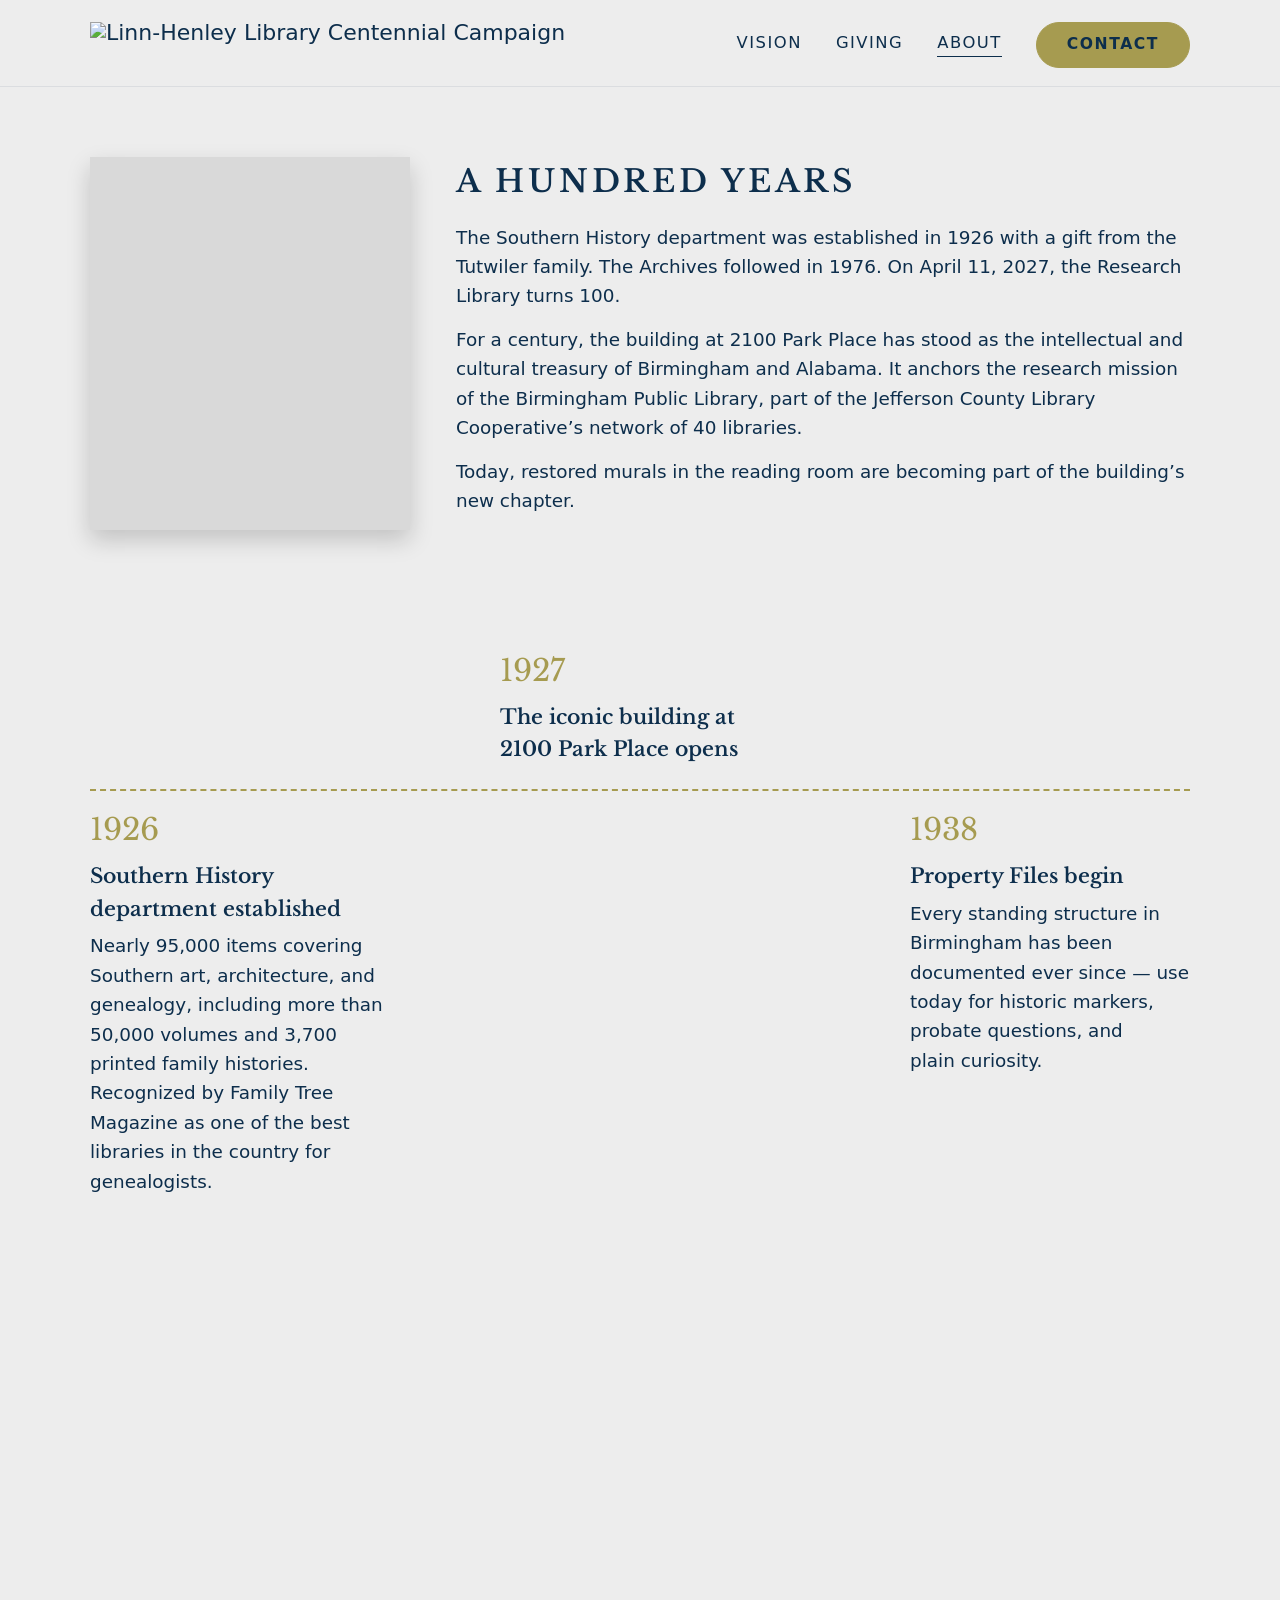
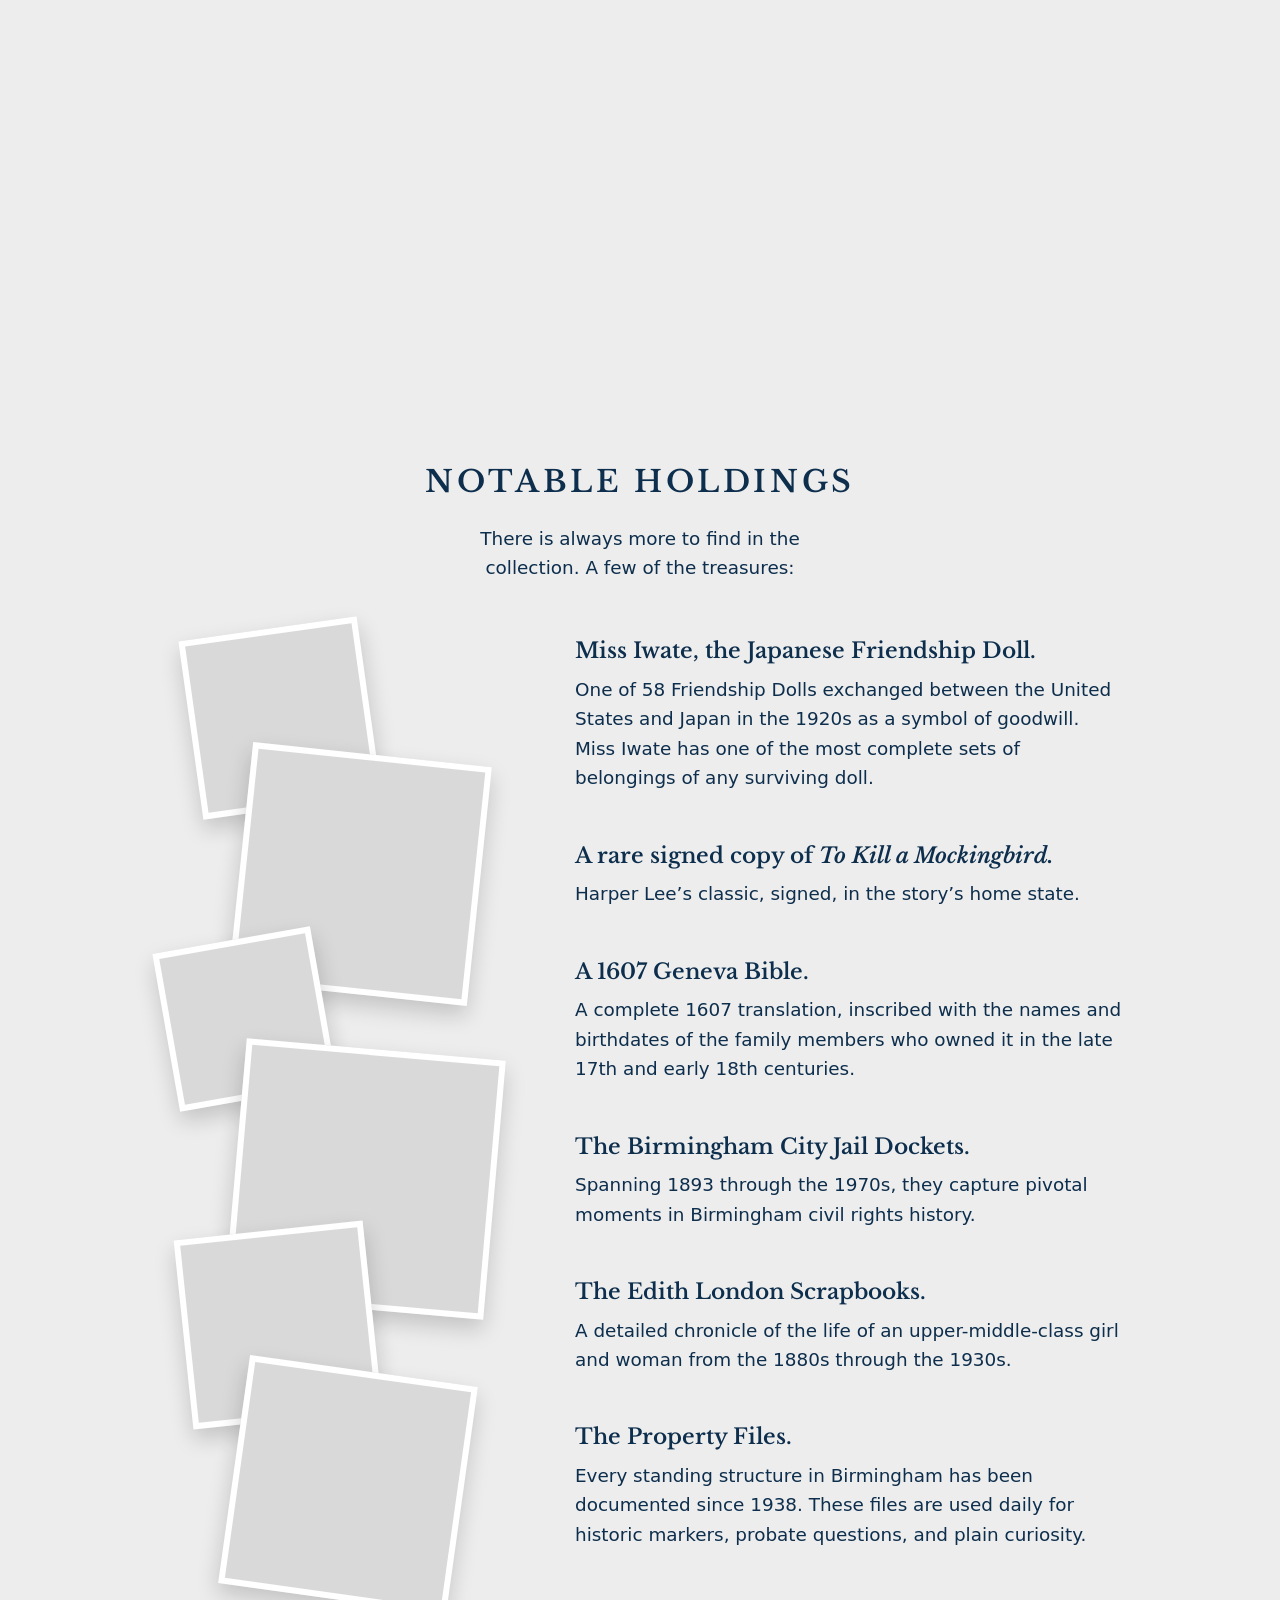
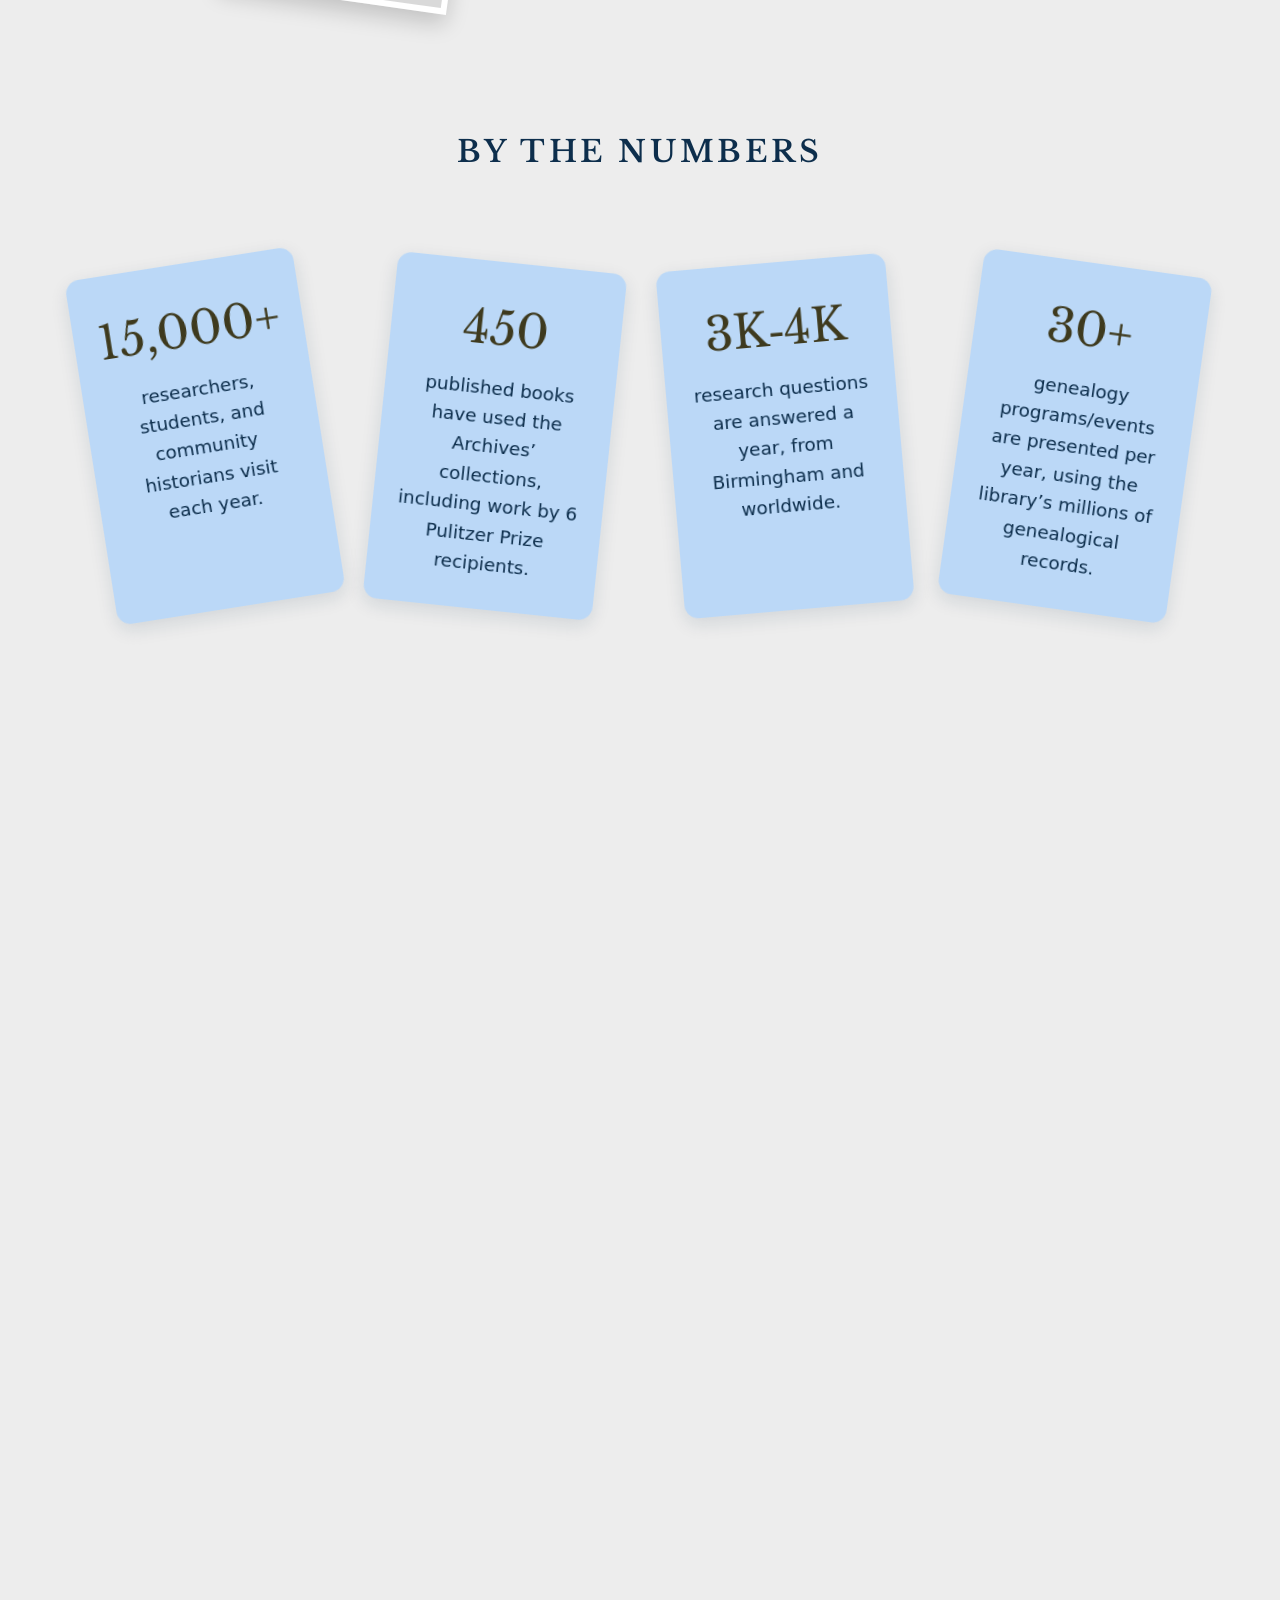
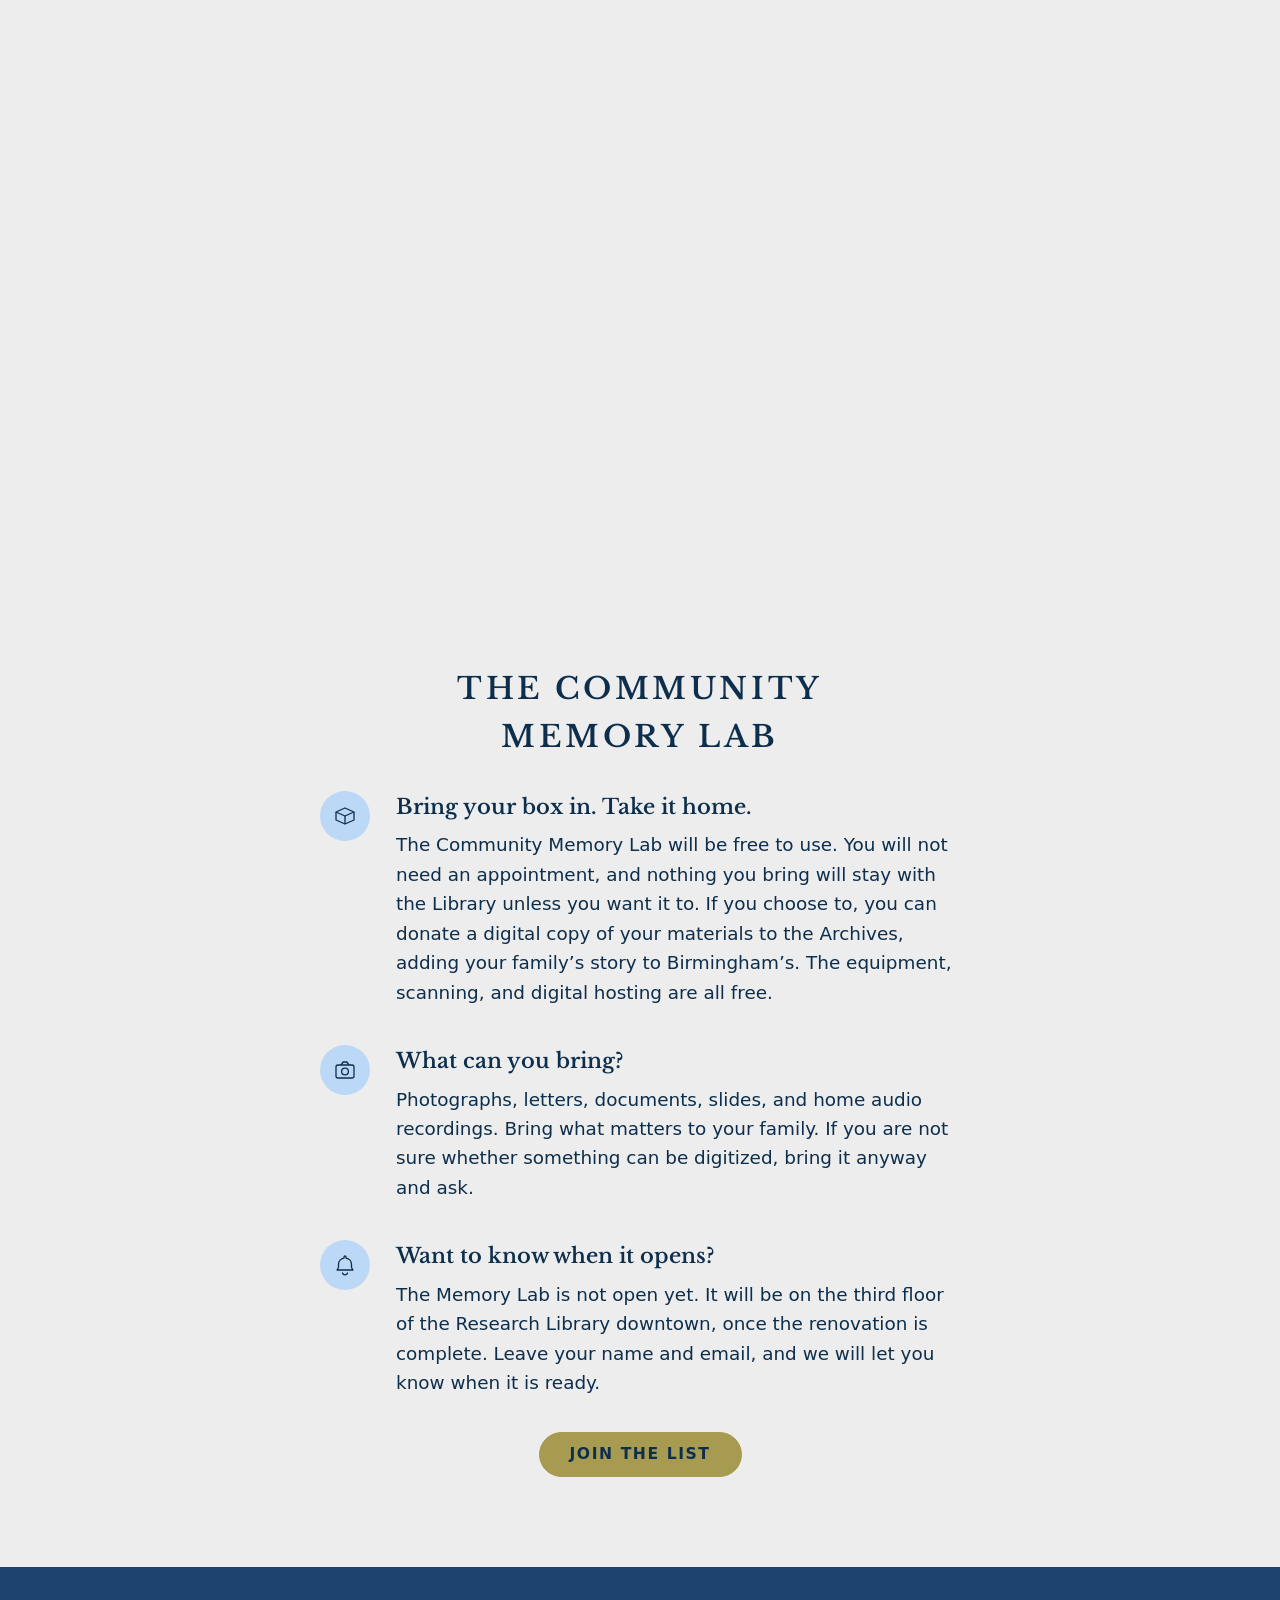
==== about.html @ 8fac8bd7 "Add files via upload" ====
<!doctype html>
<html lang="en">
<head>
<meta charset="UTF-8">
<meta name="viewport" content="width=device-width, initial-scale=1.0">
<title>About — Linn-Henley Centennial</title>
<link rel="stylesheet" href="styles.css">
</head>
<body>

<header class="site-header">
  <div class="container">
    <a class="brand" href="index.html">
      <img class="brand-logo" src="images/linn-henley-logo.svg" alt="Linn-Henley Library Centennial Campaign">
    </a>
    <button class="nav-toggle" id="navToggle" aria-label="Toggle menu" aria-expanded="false">
      <span></span><span></span><span></span>
    </button>
    <nav class="main-nav" id="mainNav">
      <a class="nav-link" href="index.html#vision">Vision</a>
      <a class="nav-link" href="index.html#giving">Giving</a>
      <a class="nav-link" href="about.html" aria-current="page">About</a>
      <a class="btn btn-solid" href="#" data-open-contact>Contact</a>
    </nav>
  </div>
</header>

<section class="about-intro">
  <div class="container about-grid">
    <div class="thumb" style="background-image:url('images/outside-entrance.jpg');"></div>
    <div>
      <h1>A Hundred Years</h1>
      <p>The Southern History department was established in 1926 with a gift from the Tutwiler family. The Archives followed in 1976. On April 11, 2027, the Research Library turns 100.</p>
      <p>For a century, the building at 2100 Park Place has stood as the intellectual and cultural treasury of Birmingham and Alabama. It anchors the research mission of the Birmingham Public Library, part of the Jefferson County Library Cooperative&rsquo;s network of 40 libraries.</p>
      <p>Today, restored murals in the reading room are becoming part of the building&rsquo;s new chapter.</p>
    </div>
  </div>
</section>

<div class="timeline-wrap" id="timelineWrap">
  <div class="timeline-pin">
    <div class="container">
      <div class="timeline">
        <div class="timeline-line" id="timelineLine" aria-hidden="true"></div>
        <div class="timeline-track" id="timelineTrack">
          <div class="t-item t-below">
            <span class="year">1926</span>
            <h3>Southern History department established</h3>
            <p>Nearly 95,000 items covering Southern art, architecture, and genealogy, including more than 50,000 volumes and 3,700 printed family histories. Recognized by Family Tree Magazine as one of the best libraries in the country for genealogists.</p>
          </div>
          <div class="t-item t-above">
            <span class="year">1927</span>
            <h3>The iconic building at 2100 Park Place opens</h3>
          </div>
          <div class="t-item t-below">
            <span class="year">1938</span>
            <h3>Property Files begin</h3>
            <p>Every standing structure in Birmingham has been documented ever since &mdash; used today for historic markers, probate questions, and plain curiosity.</p>
          </div>
          <div class="t-item t-above">
            <span class="year">1976</span>
            <h3>The Archive established</h3>
            <p>Government, business, civil rights, and environmental history from the Birmingham region. More than 50 million documents and photographs.</p>
          </div>
          <div class="t-item t-below">
            <span class="year">2027</span>
            <h3>The Research Library turns 100</h3>
            <p>On April 11, 2027, a century after the Southern History department was established, the Library celebrates its Centennial.</p>
          </div>
        </div>
      </div>
    </div>
  </div>
</div>

<section class="holdings">
  <div class="container">
    <p class="section-title">Notable Holdings</p>
    <p class="lede">There is always more to find in the collection. A few of the treasures:</p>

    <div class="holdings-list">
      <div class="holdings-photos" aria-hidden="true">
        <div class="hphoto hphoto-photo" style="background-image:url('images/miss-iwate-doll.jpg');"></div>
        <div class="hphoto hphoto-photo" style="background-image:url('images/mockingbird-signed.jpg');"></div>
        <div class="hphoto hphoto-photo" style="background-image:url('images/geneva-bible-1607.jpg');"></div>
        <div class="hphoto hphoto-photo" style="background-image:url('images/jail-dockets.jpg');"></div>
        <div class="hphoto hphoto-photo" style="background-image:url('images/edith-london-scrapbook.jpg');"></div>
        <div class="hphoto hphoto-photo" style="background-image:url('images/property-files-house.jpg');"></div>
      </div>
      <div class="holdings-copy">
        <div class="holding-text">
          <h3>Miss Iwate, the Japanese Friendship Doll.</h3>
          <p>One of 58 Friendship Dolls exchanged between the United States and Japan in the 1920s as a symbol of goodwill. Miss Iwate has one of the most complete sets of belongings of any surviving doll.</p>
        </div>
        <div class="holding-text">
          <h3>A rare signed copy of <em>To Kill a Mockingbird.</em></h3>
          <p>Harper Lee&rsquo;s classic, signed, in the story&rsquo;s home state.</p>
        </div>
        <div class="holding-text">
          <h3>A 1607 Geneva Bible.</h3>
          <p>A complete 1607 translation, inscribed with the names and birthdates of the family members who owned it in the late 17th and early 18th centuries.</p>
        </div>
        <div class="holding-text">
          <h3>The Birmingham City Jail Dockets.</h3>
          <p>Spanning 1893 through the 1970s, they capture pivotal moments in Birmingham civil rights history.</p>
        </div>
        <div class="holding-text">
          <h3>The Edith London Scrapbooks.</h3>
          <p>A detailed chronicle of the life of an upper-middle-class girl and woman from the 1880s through the 1930s.</p>
        </div>
        <div class="holding-text">
          <h3>The Property Files.</h3>
          <p>Every standing structure in Birmingham has been documented since 1938. These files are used daily for historic markers, probate questions, and plain curiosity.</p>
        </div>
      </div>
    </div>
  </div>
</section>

<section class="numbers">
  <div class="numbers-sticky-title">
    <div class="container">
      <p class="section-title">By the Numbers</p>
    </div>
  </div>
  <div class="numbers-pin-wrap" id="numbersPinWrap">
    <div class="numbers-pin" id="numbersPin">
      <div class="container">
        <div class="stat-row" id="statRow">
          <div class="stat-card">
            <span class="num">15,000+</span>
            <p>researchers, students, and community historians visit each year.</p>
          </div>
          <div class="stat-card">
            <span class="num">450</span>
            <p>published books have used the Archives&rsquo; collections, including work by 6 Pulitzer Prize recipients.</p>
          </div>
          <div class="stat-card">
            <span class="num">3K&#8209;4K</span>
            <p>research questions are answered a year, from Birmingham and worldwide.</p>
          </div>
          <div class="stat-card">
            <span class="num">30+</span>
            <p>genealogy programs/events are presented per year, using the library&rsquo;s millions of genealogical records.</p>
          </div>
        </div>
      </div>
    </div>
  </div>
</section>

<section class="memory-lab" id="memory-lab">
  <div class="container inner">
    <p class="section-title">The Community Memory Lab</p>

    <div class="memory-lab-item">
      <span class="ml-icon" aria-hidden="true">
        <svg viewBox="0 0 24 24" fill="none"><path d="M3 8l9-4 9 4-9 4-9-4z" stroke="#0D2E4C" stroke-width="1.3" stroke-linejoin="round"/><path d="M3 8v8l9 4 9-4V8" stroke="#0D2E4C" stroke-width="1.3" stroke-linejoin="round"/><path d="M12 12v8" stroke="#0D2E4C" stroke-width="1.3"/></svg>
      </span>
      <div class="ml-copy">
        <h3>Bring your box in. Take it home.</h3>
        <p>The Community Memory Lab will be free to use. You will not need an appointment, and nothing you bring will stay with the Library unless you want it to. If you choose to, you can donate a digital copy of your materials to the Archives, adding your family&rsquo;s story to Birmingham&rsquo;s. The equipment, scanning, and digital hosting are all free.</p>
      </div>
    </div>

    <div class="memory-lab-item">
      <span class="ml-icon" aria-hidden="true">
        <svg viewBox="0 0 24 24" fill="none"><rect x="3" y="7" width="18" height="13" rx="2" stroke="#0D2E4C" stroke-width="1.3"/><path d="M8 7l2.2-3h3.6L16 7" stroke="#0D2E4C" stroke-width="1.3" stroke-linejoin="round"/><circle cx="12" cy="13.5" r="3.4" stroke="#0D2E4C" stroke-width="1.3"/></svg>
      </span>
      <div class="ml-copy">
        <h3>What can you bring?</h3>
        <p>Photographs, letters, documents, slides, and home audio recordings. Bring what matters to your family. If you are not sure whether something can be digitized, bring it anyway and ask.</p>
      </div>
    </div>

    <div class="memory-lab-item">
      <span class="ml-icon" aria-hidden="true">
        <svg viewBox="0 0 24 24" fill="none"><path d="M12 3a1 1 0 011 1v1.06a6.5 6.5 0 015.5 6.44v3l1.5 2.5h-16L5.5 14.5v-3A6.5 6.5 0 0111 5.06V4a1 1 0 011-1z" stroke="#0D2E4C" stroke-width="1.3" stroke-linejoin="round"/><path d="M9.5 20a2.6 2.6 0 005 0" stroke="#0D2E4C" stroke-width="1.3" stroke-linecap="round"/></svg>
      </span>
      <div class="ml-copy">
        <h3>Want to know when it opens?</h3>
        <p>The Memory Lab is not open yet. It will be on the third floor of the Research Library downtown, once the renovation is complete. Leave your name and email, and we will let you know when it is ready.</p>
      </div>
    </div>

    <div class="cta-wrap">
      <a class="btn btn-solid" href="#" data-open-contact>Join the list</a>
    </div>
  </div>
</section>

<footer class="site-footer"></footer>

<div class="modal-overlay" id="contactModal">
  <div class="modal-box">
    <button class="modal-close" id="closeContact" aria-label="Close">&times;</button>
    <h2>Contact</h2>
    <p class="modal-lede">Have a question about giving, the campaign, or the collection? Send us a note.</p>
    <form id="contactForm">
      <input type="text" name="name" placeholder="Name" required>
      <input type="email" name="email" placeholder="Email" required>
      <input type="text" name="subject" placeholder="Subject">
      <textarea name="message" placeholder="Message" required></textarea>
      <button type="submit" class="btn btn-solid">Send</button>
    </form>
  </div>
</div>

<script src="script.js"></script>
</body>
</html>
---- styles.css ----
/* ==========================================================================
   Linn-Henley Centennial — shared stylesheet
   ========================================================================== */

@import url('https://fonts.googleapis.com/css2?family=Libre+Baskerville:ital,wght@0,400;0,700;1,400&family=Alex+Brush&display=swap');

@font-face{
  font-family: 'Aguzzo';
  src: url('fonts/Aguzzo-Regular.woff2') format('woff2');
  font-weight: 400;
  font-style: normal;
  font-display: swap;
}
@font-face{
  font-family: 'Aguzzo';
  src: url('fonts/Aguzzo-Bold.woff2') format('woff2');
  font-weight: 700;
  font-style: normal;
  font-display: swap;
}
@font-face{
  font-family: 'Aguzzo';
  src: url('fonts/Aguzzo-RegularItalic.woff2') format('woff2');
  font-weight: 400;
  font-style: italic;
  font-display: swap;
}

:root{
  --cream:        #EDEDED;
  --cream-deep:   #EDEDED;
  --navy:         #0D2E4C;
  --navy-soft:    #0D2E4C;
  --gold:         #A69B50;
  --gold-deep:    #A69B50;
  --gold-on-blue: #3E3A1E; /* same gold family, darkened — keeps tier prices and stat-card numbers
    at a legible contrast against the new light-blue card backgrounds, where the flat
    #A69B50 gold drops to roughly 1.2–1.9:1 (well under the 4.5:1 AA minimum) */
  --gold-pale:    #A69B50;
  --slate:        #1D446D;
  --slate-deep:   #62748c;
  --grey-block:   #d9d9d9;
  --tier-1:       #BBD8F7;
  --tier-2:       #A2CAF4;
  --tier-3:       #89BBF1;
  --tier-4:       #70ADEE;
  --accent-blue:  #BBD8F7; /* flat card-accent blue: By the Numbers stat cards + Community Memory Lab icons */
  --ink:          #0D2E4C;
  --shadow-soft:  0 6px 18px rgba(13,46,76,0.12);
  --shadow-photo: 0 10px 22px rgba(0,0,0,0.18);
  --serif:        'Aguzzo', 'Baskerville', 'Baskerville Old Face', 'Libre Baskerville', 'Times New Roman', serif;
  --serif-body:   'Aguzzo', 'Baskerville', 'Baskerville Old Face', 'Libre Baskerville', 'Georgia', serif;
  --sans:         'Avenir', 'Avenir Next', 'Century Gothic', 'Segoe UI', system-ui, -apple-system, sans-serif;
  --script:       'Alex Brush', cursive;
  --max: 1180px;
}

*, *::before, *::after{ box-sizing: border-box; }

html{
  scroll-behavior: smooth;
  font-size: 20px; /* was the 16px browser default — bumps every rem-based size up */
}

body{
  margin: 0;
  background: var(--cream);
  color: var(--navy);
  font-family: var(--sans);
  font-size: 22px;
  line-height: 1.6;
  -webkit-font-smoothing: antialiased;
}

/* Any in-page anchor target clears the sticky header when scrolled to. */
[id]{ scroll-margin-top: var(--header-h, 96px); }

/* Headlines, labels, and quotes keep the serif display faces used
   throughout the site; flowing copy (plain <p> tags, inheriting body's
   sans-serif) gets a text-wrap that avoids single-word orphan lines.
   text-wrap:balance evens out short headline/label blocks the same way. */
h1, h2, h3,
blockquote,
.section-title,
.eyebrow,
.lede,
.hero-copy,
.cap,
.amount-label{
  text-wrap: balance;
}
p{
  text-wrap: pretty;
}

img{ max-width: 100%; display: block; }

a{ color: inherit; text-decoration: none; }

.container{
  max-width: var(--max);
  margin: 0 auto;
  padding: 0 40px;
}

.eyebrow{
  font-family: var(--serif);
  font-weight: 600;
  letter-spacing: 0.14em;
  text-transform: uppercase;
  font-size: 0.82rem;
  color: var(--navy);
}

.section-title{
  font-family: var(--serif);
  font-weight: 600;
  text-transform: uppercase;
  letter-spacing: 0.12em;
  font-size: 1.5rem;
  color: var(--navy);
  text-align: center;
  margin: 0 0 18px;
}

.lede{
  text-align: center;
  max-width: 560px;
  margin: 0 auto 46px;
  color: var(--navy-soft);
  font-size: 0.92rem;
}

/* ---------- buttons ---------- */
.btn{
  display: inline-flex;
  align-items: center;
  justify-content: center;
  line-height: 1;
  font-family: var(--sans);
  text-transform: uppercase;
  letter-spacing: 0.1em;
  font-size: 0.78rem;
  font-weight: 600;
  padding: 14px 30px;
  border-radius: 999px;
  border: 1.5px solid var(--gold-deep);
  cursor: pointer;
  transition: transform 0.15s ease, box-shadow 0.15s ease, background 0.2s ease;
}
.btn-solid{
  background: var(--gold-pale);
  color: var(--navy);
}
.btn-solid:hover{
  background: var(--gold);
  transform: translateY(-1px);
  box-shadow: var(--shadow-soft);
}
.btn-outline{
  background: transparent;
  color: var(--navy);
  border-color: var(--gold);
}
.btn-outline:hover{
  background: rgba(166,155,80,0.12);
}

/* ---------- header / nav ---------- */
.site-header{
  background: var(--cream);
  position: sticky;
  top: 0;
  z-index: 40;
  border-bottom: 1px solid rgba(13,46,76,0.08);
}
.site-header .container{
  display: flex;
  align-items: center;
  justify-content: space-between;
  padding-top: 22px;
  padding-bottom: 18px;
}
.brand{
  line-height: 1;
  display: flex;
  align-items: center;
}
.brand .brand-logo{
  display: block;
  height: 46px;
  width: auto;
}

.main-nav{
  display: flex;
  align-items: center;
  gap: 34px;
}
.main-nav a.nav-link{
  font-family: var(--sans);
  text-transform: uppercase;
  letter-spacing: 0.09em;
  font-size: 0.82rem;
  color: var(--navy);
  align-self: center;
}
.main-nav a.nav-link:not(.btn){
  padding-bottom: 4px;
  border-bottom: 1px solid transparent;
  line-height: normal;
}
.main-nav a.nav-link:not(.btn):hover,
.main-nav a.nav-link:not(.btn)[aria-current="page"]{
  border-bottom-color: var(--navy);
}

.nav-toggle{
  display: none;
  background: none;
  border: none;
  cursor: pointer;
  padding: 6px;
}
.nav-toggle span{
  display: block;
  width: 26px;
  height: 2px;
  background: var(--navy);
  margin: 5px 0;
}

/* ---------- hero ---------- */
.hero{
  position: relative;
  min-height: calc(100vh - var(--header-h, 96px));
  background: linear-gradient(180deg, #dedede 0%, #d3d3d3 100%);
  display: flex;
  align-items: center;
  justify-content: center;
  overflow: hidden;
}
.hero video,
.hero .hero-fallback{
  position: absolute;
  inset: 0;
  width: 100%;
  height: 100%;
  object-fit: cover;
}
.hero .hero-fallback{
  /* Real photo is set inline (background-image) once available; this
     gradient is only the pre-photo/no-JS fallback fill. */
  background-color: #d9d9d9;
  background-image: repeating-linear-gradient(135deg, #d9d9d9 0px, #d9d9d9 40px, #dedede 40px, #dedede 80px);
  background-size: cover;
  background-position: center;
  background-repeat: no-repeat;
}
.hero::after{
  content: "";
  position: absolute;
  inset: 0;
  /* Darkens toward the center, where the tagline sits, so the italic
     white text stays legible over a busy, light-toned photo without
     flattening the whole hero image into a uniform dark wash. */
  background: radial-gradient(ellipse at center, rgba(18,22,28,0.58) 0%, rgba(18,22,28,0.38) 45%, rgba(18,22,28,0.22) 100%);
}
.hero-copy{
  position: relative;
  z-index: 2;
  color: #fbfbfb;
  font-family: var(--serif-body);
  font-style: italic;
  font-size: clamp(1.6rem, 3.4vw, 2.6rem);
  text-align: center;
  padding: 0 24px;
  text-shadow: 0 2px 6px rgba(0,0,0,0.55), 0 6px 26px rgba(0,0,0,0.4);
}

/* Scroll cue — a small chevron pinned to the bottom of the hero, nudging
   the visitor to keep scrolling. drop-shadow (rather than text-shadow)
   follows the chevron's own SVG stroke shape, so it stays legible over
   any part of the photo behind it. */
.scroll-cue{
  position: absolute;
  left: 50%;
  bottom: clamp(20px, 4vh, 40px);
  z-index: 2;
  display: block;
  filter: drop-shadow(0 2px 6px rgba(0,0,0,0.5)) drop-shadow(0 6px 14px rgba(0,0,0,0.35));
  animation: scrollCueBob 2.4s ease-in-out infinite;
}
.scroll-cue svg{ display: block; }
@keyframes scrollCueBob{
  0%, 100%{ transform: translate(-50%, 0); }
  50%{ transform: translate(-50%, 10px); }
}
@media (prefers-reduced-motion: reduce){
  .scroll-cue{ animation: none; }
}

/* ---------- fundraising vision ---------- */
.vision{
  padding: 80px 0 60px;
}
.goal-figure{
  text-align: center;
  margin: 30px 0 46px;
}
.goal-figure .amount{
  display: block;
  font-family: var(--serif);
  font-size: clamp(2.6rem, 6vw, 3.6rem);
  color: var(--gold);
  font-weight: 600;
}
.goal-figure .amount-label{
  display: block;
  font-family: var(--serif);
  font-weight: 600;
  text-transform: uppercase;
  letter-spacing: 0.14em;
  font-size: 1.15rem;
  color: var(--gold-deep);
  margin-top: 2px;
}

.project-cols{
  display: grid;
  grid-template-columns: repeat(3, 1fr);
  gap: 32px;
  max-width: 900px;
  margin: 0 auto;
  padding-bottom: 40px;
}
.project-col{ text-align: center; }
.project-col .fig{
  font-family: var(--serif);
  font-size: 1.4rem;
  color: var(--gold);
}
.project-col .cap{
  font-size: 0.92rem;
  color: var(--navy-soft);
  margin: 2px 0 14px;
}
.project-col .thumb{
  background: var(--grey-block);
  border-radius: 2px;
  aspect-ratio: 4 / 3;
  box-shadow: var(--shadow-photo);
  position: relative; /* anchors .thumb-tip, where present */
}
.project-col .thumb.thumb-photo{
  background-size: cover;
  background-position: center;
  background-repeat: no-repeat;
}
.project-col .btn{
  margin-top: 18px;
  font-size: 0.7rem;
  padding: 10px 22px;
}

/* Hover/focus detail card for a project thumb (currently just the
   Community Memory Lab photo) — rises above the placeholder rather than
   covering it, so the caption/figure above stay visible while reading it. */
.thumb-tip{
  position: absolute;
  left: 50%;
  bottom: calc(100% + 12px);
  transform: translateX(-50%) translateY(6px);
  width: 300px;
  max-width: 82vw;
  background: var(--navy);
  color: var(--cream);
  font-family: var(--sans);
  font-size: 0.92rem;
  line-height: 1.55;
  text-align: left;
  text-wrap: pretty;
  padding: 18px 20px;
  border-radius: 8px;
  box-shadow: 0 16px 34px rgba(0,0,0,0.3);
  opacity: 0;
  visibility: hidden;
  pointer-events: none;
  transition: opacity 0.2s ease, transform 0.2s ease, visibility 0.2s;
  z-index: 40;
}
.thumb-tip::after{
  content: "";
  position: absolute;
  top: 100%;
  left: 50%;
  transform: translateX(-50%);
  border: 7px solid transparent;
  border-top-color: var(--navy);
}
.project-col .thumb:hover .thumb-tip,
.project-col .thumb:focus-within .thumb-tip{
  opacity: 1;
  visibility: visible;
  transform: translateX(-50%) translateY(0);
  pointer-events: auto;
}

blockquote.pull-quote{
  max-width: 860px;
  margin: 0 auto 120px;
  padding-top: 130px;
  text-align: center;
  font-family: var(--serif-body);
  font-style: italic;
  font-size: clamp(1.45rem, 2.3vw, 2.15rem);
  line-height: 1.55;
  color: var(--gold);
}
blockquote.pull-quote cite{
  display: block;
  margin-top: 24px;
  font-style: normal;
  font-weight: 600;
  font-size: 1.2rem;
  letter-spacing: 0.02em;
  color: var(--gold-deep);
}

/* ---------- giving opportunities ---------- */
.giving{ padding: 20px 0 90px; }

/* Section title pins under the site header while the tiers scroll beneath
   it, echoing the "Revolutionary Mobile Waste Management Solution" title
   on saapro.ae's "why saapro" section. */
.giving-sticky-title{
  position: sticky;
  top: var(--header-h, 96px);
  z-index: 50;
  background: var(--cream);
  padding: 18px 0 22px;
}
.giving-sticky-title .section-title{ margin: 0; }

/* Sticky "stacking cards" list — each tier pins under the previous tier's
   head row (and under the sticky title above) as you scroll, echoing the
   saapro.ae "why saapro" cards: collapsed cards leave only their price +
   title peeking above the active, fully-expanded card underneath.
   Exact `top` offsets, z-index, and trailing scroll room are computed and
   applied by script.js (setupGivingStack) so this keeps working whatever
   the rendered header/title/head-row heights turn out to be; the values
   below are just a same-ballpark fallback for the instant before JS runs. */
:root{
  --tier-head-h: 84px;
}
.tier-list{
  max-width: 900px;
  margin: 0 auto;
  border-radius: 10px;
  box-shadow: var(--shadow-soft);
}
.tier{
  position: sticky;
  display: grid;
  grid-template-columns: 130px 1fr;
  grid-template-rows: auto auto;
  column-gap: 32px;
  padding: 0 32px 30px;
  transition: filter 0.2s ease;
}
.tier:first-child{ border-top-left-radius: 10px; border-top-right-radius: 10px; }
.tier:last-child{ border-bottom-left-radius: 10px; border-bottom-right-radius: 10px; }

.tier:nth-child(1){ background: var(--tier-1); top: calc(var(--header-h, 96px) + 76px); z-index: 1; }
.tier:nth-child(2){ background: var(--tier-2); top: calc(var(--header-h, 96px) + 76px + var(--tier-head-h)); z-index: 2; }
.tier:nth-child(3){ background: var(--tier-3); top: calc(var(--header-h, 96px) + 76px + var(--tier-head-h) * 2); z-index: 3; }
.tier:nth-child(4){ background: var(--tier-4); top: calc(var(--header-h, 96px) + 76px + var(--tier-head-h) * 3); z-index: 4; }

.tier:hover{ filter: brightness(1.03); }

.tier .tier-head{
  grid-column: 1 / -1;
  display: flex;
  align-items: baseline;
  gap: 26px;
  height: var(--tier-head-h);
}
.tier .tier-price{
  font-family: var(--serif);
  font-size: 1.15rem;
  color: var(--gold-on-blue);
  white-space: nowrap;
  min-width: 98px;
}
.tier .tier-name{
  font-family: var(--serif);
  font-weight: 600;
  font-size: 1.25rem;
  color: var(--navy);
  margin: 0;
}

.tier .tier-icon{
  grid-column: 1;
  width: 58px;
  height: 58px;
  opacity: 0.85;
}
.tier .tier-icon svg{ width: 100%; height: 100%; }

.tier .tier-detail{
  grid-column: 2;
  font-size: 0.92rem;
  color: var(--navy);
}
.tier .tier-detail p{ margin: 0 0 14px; }
.tier .tier-detail p:last-child{ margin-bottom: 0; }

.giving-cta{ text-align: center; padding-top: 30px; }

/* ---------- footer ---------- */
.site-footer{
  background: var(--slate);
  height: 90px;
}

/* ---------- about page ---------- */
.about-intro{
  padding: 70px 0 0;
}
.about-intro .about-grid{
  display: grid;
  grid-template-columns: 320px 1fr;
  gap: 46px;
  align-items: stretch;
}
.about-intro .thumb{
  background-color: var(--grey-block);
  background-size: cover;
  background-position: center;
  background-repeat: no-repeat;
  min-height: 100%;
  box-shadow: var(--shadow-photo);
}
.about-intro h1{
  font-family: var(--serif);
  font-weight: 600;
  text-transform: uppercase;
  letter-spacing: 0.12em;
  font-size: 1.55rem;
  margin: 0 0 16px;
}
.about-intro p{ margin: 0 0 14px; color: var(--navy); font-size: 0.92rem; }

/* timeline — pins in place while the track slides horizontally as the
   page scrolls, echoing the numbered-steps section on saapro.ae. Entries
   alternate above/below a stationary dashed line (JS sets the exact
   heights/padding so both sides hug the line regardless of how much
   copy each entry has); the line itself doesn't travel with the track,
   only the entries slide along it. */
.timeline-wrap{
  position: relative;
  /* JS (recalcTimeline) sets the real height = pin height + however far
     the track needs to travel; this is just a pre-JS fallback. */
  height: 640px;
}
.timeline-pin{
  position: sticky;
  top: var(--header-h, 96px);
  height: 460px; /* pre-JS fallback; recalcTimeline sets the real height */
  overflow: hidden;
  display: flex;
  align-items: center;
}
.timeline-pin .container{ width: 100%; }
.timeline{
  position: relative;
  overflow: hidden;
}
.timeline-line{
  position: absolute;
  left: 0;
  right: 0;
  top: 50%; /* JS overrides with the exact px once content is measured */
  border-top: 2px dashed var(--gold);
}
.timeline-track{
  display: flex;
  align-items: flex-start; /* prevents flex's default row-stretch from forcing every
    item to the height of the tallest one BEFORE JS measures each item's true
    content height — without this, layoutTimelineAlternate's maxAbove/maxBelow
    measurement reads every item as pre-stretched to match the tallest sibling,
    wildly overstating how much vertical room short entries actually need. */
  gap: 110px;
  will-change: transform;
  position: relative;
}
.t-item{
  position: relative;
  flex: 0 0 300px;
  text-align: left;
  display: flex;
  flex-direction: column;
}
/* below-the-line entries stack down from the line; above-the-line
   entries bottom-align so they end right at the line. Exact height and
   padding are set by JS (layoutTimelineAlternate) once content heights
   are known. */
.t-item.t-below{ justify-content: flex-start; }
.t-item.t-above{ justify-content: flex-end; }
.t-item .year{
  font-family: var(--serif);
  font-size: 1.5rem;
  color: var(--gold);
  display: block;
  margin-bottom: 6px;
}
.t-item h3{
  font-family: var(--serif);
  font-weight: 600;
  font-size: 1.02rem;
  margin: 0 0 6px;
  color: var(--navy);
}
.t-item p{ margin: 0; font-size: 0.92rem; color: var(--navy-soft); }

/* notable holdings — scattered, overlapping photo collage */
.holdings{ padding: 20px 0 70px; }
.holdings-list{
  display: grid;
  grid-template-columns: 360px 1fr;
  gap: 10px 60px;
  max-width: 970px;
  margin: 40px auto 0;
}
.holdings-photos{
  grid-column: 1;
  position: relative;
  height: 840px;
}
.hphoto{
  position: absolute;
  background: var(--grey-block);
  box-shadow: var(--shadow-photo);
  border: 6px solid #fff;
  transition: transform 0.3s ease, z-index 0.3s ease;
}
.hphoto.hphoto-photo{
  background-size: cover;
  background-position: center;
  background-repeat: no-repeat;
}
.hphoto:hover{ transform: rotate(0deg) scale(1.06) !important; z-index: 20 !important; }

/* left/width/height/rotation vary per photo for the scattered-collage look;
   `top` is set by JS (layoutHoldingPhotos) to align each photo with the
   vertical center of its matching caption in .holdings-copy. */
.hphoto:nth-child(1){ left: 35px; width: 180px; height: 180px; transform: rotate(-8deg); z-index: 1; }
.hphoto:nth-child(2){ left: 85px; width: 240px; height: 240px; transform: rotate(6deg);  z-index: 2; }
.hphoto:nth-child(3){ left: 10px; width: 160px; height: 160px; transform: rotate(-10deg); z-index: 3; }
.hphoto:nth-child(4){ left: 80px; width: 260px; height: 260px; transform: rotate(5deg);  z-index: 4; }
.hphoto:nth-child(5){ left: 28px; width: 190px; height: 190px; transform: rotate(-6deg); z-index: 5; }
.hphoto:nth-child(6){ left: 78px; width: 230px; height: 230px; transform: rotate(8deg);  z-index: 6; }

.holdings-copy{
  grid-column: 2;
  display: flex;
  flex-direction: column;
  gap: 46px;
  padding: 6px 0;
}
.holding-text h3{
  font-family: var(--serif);
  font-weight: 600;
  font-size: 1.08rem;
  margin: 0 0 6px;
  color: var(--navy);
}
.holding-text h3 em{ font-style: italic; }
.holding-text p{ margin: 0; color: var(--navy-soft); font-size: 0.92rem; }

/* by the numbers */
/* by the numbers — the title pins under the header (echoing the Giving
   Opportunities title above) while, beneath it, the stat cards start
   gathered into a small offset/rotated 3D stack and fan out into their
   row as the pinned section scrolls through its runway — each card
   peeling off on its own staggered beat. All positioning math (the
   pull-to-center offsets, the runway height, the title's stack-under
   offset) is computed by script.js (layoutNumbersStack) so it holds up
   under any font size, card count, or viewport. */
/* No overflow:hidden here — an ancestor of a position:sticky element
   with non-visible overflow changes its sticky containing block and
   breaks the pinned title below. .numbers-pin already clips the
   stacked cards, so nothing needs to be hidden at this level. */
.numbers{ padding: 20px 0 70px; }

.numbers-sticky-title{
  position: sticky;
  top: var(--header-h, 96px);
  z-index: 30;
  background: var(--cream);
  padding: 18px 0 10px;
}
.numbers-sticky-title .section-title{ margin: 0; }

.numbers-pin-wrap{
  position: relative;
  height: 1000px; /* pre-JS fallback; layoutNumbersStack sets the real runway */
}
.numbers-pin{
  position: sticky;
  top: calc(var(--header-h, 96px) + 70px); /* pre-JS fallback */
  height: 420px; /* pre-JS fallback; layoutNumbersStack pads this for tilt */
  display: flex;
  align-items: center;
  overflow: hidden;
}
.numbers-pin .container{ width: 100%; }

.stat-row{
  display: flex;
  justify-content: center;
  gap: 60px;
  flex-wrap: wrap;
}
.stat-card{
  background: var(--accent-blue);
  border-radius: 14px;
  width: 230px;
  min-height: 190px;
  padding: 30px 24px;
  text-align: center;
  box-shadow: var(--shadow-soft);
  will-change: transform;
  /* Smooths the steps between scroll-event updates — real trackpads/
     wheels report scroll position in a handful of chunky jumps rather
     than many small ones, so without this the cards would visibly
     "snap" between stacked and revealed instead of gliding. */
  transition: transform 0.2s cubic-bezier(.2,.8,.2,1);
}
.stat-card .num{
  font-family: var(--serif);
  font-size: 2.3rem;
  color: var(--gold-on-blue);
  display: block;
}
.stat-card p{ margin: 8px 0 0; font-size: 0.92rem; color: var(--navy); }

/* community memory lab — each subsection gets an icon on the left with the
   copy shifted right of it, matching the original screenshots. */
.memory-lab{ padding: 10px 0 90px; }
.memory-lab .inner{ max-width: 720px; margin: 0 auto; }
.memory-lab-item{
  display: flex;
  align-items: flex-start;
  gap: 26px;
  margin-top: 34px;
}
.memory-lab-item:first-of-type{ margin-top: 30px; }
.ml-icon{
  flex: none;
  width: 50px;
  height: 50px;
  border-radius: 50%;
  background: var(--accent-blue);
  display: flex;
  align-items: center;
  justify-content: center;
}
.ml-icon svg{ width: 24px; height: 24px; }
.ml-copy{ flex: 1; min-width: 0; }
.memory-lab h3{
  font-family: var(--serif);
  font-weight: 600;
  font-size: 1.05rem;
  margin: 0 0 6px;
  color: var(--navy);
}
.memory-lab .ml-copy p{ margin: 0 0 4px; font-size: 0.92rem; }
.memory-lab .cta-wrap{ text-align: center; margin-top: 30px; }

/* ---------- contact modal ---------- */
.modal-overlay{
  position: fixed;
  inset: 0;
  background: rgba(117,135,160,0.92);
  display: flex;
  align-items: center;
  justify-content: center;
  z-index: 100;
  opacity: 0;
  pointer-events: none;
  transition: opacity 0.25s ease;
}
.modal-overlay.open{
  opacity: 1;
  pointer-events: auto;
}
.modal-box{
  background: var(--cream);
  width: min(440px, 90vw);
  border-radius: 6px;
  padding: 40px 36px 34px;
  position: relative;
  box-shadow: 0 20px 50px rgba(0,0,0,0.3);
  transform: translateY(14px);
  transition: transform 0.25s ease;
}
.modal-overlay.open .modal-box{ transform: translateY(0); }
.modal-close{
  position: absolute;
  top: 14px;
  right: 16px;
  background: none;
  border: none;
  font-size: 1.3rem;
  color: var(--navy);
  cursor: pointer;
  line-height: 1;
}
.modal-box h2{
  font-family: var(--serif);
  font-weight: 600;
  text-transform: uppercase;
  letter-spacing: 0.12em;
  text-align: center;
  font-size: 1.1rem;
  margin: 0 0 10px;
  color: var(--navy);
}
.modal-box .modal-lede{
  text-align: center;
  font-size: 0.92rem;
  color: var(--navy-soft);
  margin: 0 0 22px;
}
.modal-box form{
  display: flex;
  flex-direction: column;
  gap: 12px;
}
.modal-box input,
.modal-box textarea{
  width: 100%;
  border: none;
  border-radius: 4px;
  background: var(--tier-3);
  padding: 12px 14px;
  font-family: var(--sans);
  font-size: 1rem;
  color: var(--navy);
}
.modal-box input::placeholder,
.modal-box textarea::placeholder{ color: rgba(13,46,76,0.55); }
.modal-box textarea{ min-height: 110px; resize: vertical; }
.modal-box .btn{ align-self: center; margin-top: 6px; }

/* ---------- responsive ---------- */
@media (max-width: 900px){
  .about-intro .about-grid{ grid-template-columns: 1fr; }
  .project-cols{ grid-template-columns: 1fr 1fr; }
  /* below ~900px the pin/horizontal-scroll effect is dropped in favor of a
     simple static stacked column — JS (recalcTimeline) also detects this
     breakpoint and resets the track's transform/height to match. */
  .timeline-wrap{ height: auto !important; }
  .timeline-pin{ position: static; height: auto; overflow: visible; display: block; }
  .timeline{ padding-top: 10px; overflow: visible; }
  .timeline-track{ flex-direction: column; gap: 46px; transform: none !important; }
  .t-item{ max-width: 100%; flex-basis: auto; height: auto !important; padding: 0 !important; }
  .t-item.t-above{ justify-content: flex-start; }
  .timeline-line{ display: none; }
  .holdings-list{ grid-template-columns: 220px 1fr; gap: 10px 28px; }
  .hphoto:nth-child(1){ left: 17px; width: 120px; height: 120px; }
  .hphoto:nth-child(2){ left: 50px; width: 160px; height: 160px; }
  .hphoto:nth-child(3){ left: 5px;  width: 108px; height: 108px; }
  .hphoto:nth-child(4){ left: 47px; width: 172px; height: 172px; }
  .hphoto:nth-child(5){ left: 15px; width: 128px; height: 128px; }
  .hphoto:nth-child(6){ left: 45px; width: 152px; height: 152px; }
  /* below ~900px the pin/stack-reveal effect is dropped in favor of a
     plain static title + stacked cards — JS (layoutNumbersStack) also
     detects this breakpoint and resets the cards' transform to match. */
  .numbers-sticky-title{ position: static; padding: 0 0 10px; }
  .numbers-pin-wrap{ height: auto !important; }
  .numbers-pin{ position: static; height: auto; overflow: visible; display: block; }
  .stat-card{ transform: none !important; }
}

@media (max-width: 700px){
  .brand .brand-logo{
    height: 32px;
  }
  .main-nav{
    position: fixed;
    top: 74px;
    left: 0; right: 0;
    background: var(--cream);
    flex-direction: column;
    align-items: flex-start;
    padding: 20px 40px 30px;
    gap: 18px;
    border-bottom: 1px solid rgba(13,46,76,0.08);
    transform: translateY(-130%);
    transition: transform 0.25s ease;
  }
  .main-nav.open{ transform: translateY(0); }
  .nav-toggle{ display: block; }
  .project-cols{ grid-template-columns: 1fr; max-width: 320px; }
  .container{ padding: 0 24px; }
  .tier{
    grid-template-columns: 76px 1fr;
    padding: 0 22px 22px;
    column-gap: 18px;
  }
  .tier .tier-price{ min-width: 0; font-size: 1rem; }
  .tier .tier-name{ font-size: 1.08rem; }
  .tier .tier-icon{ width: 40px; height: 40px; }
  .holdings-list{ grid-template-columns: 130px 1fr; gap: 10px 18px; }
  .holdings-photos{ height: 560px; }
  .hphoto:nth-child(1){ left: 10px; width: 78px;  height: 78px; }
  .hphoto:nth-child(2){ left: 30px; width: 104px; height: 104px; }
  .hphoto:nth-child(3){ left: 3px;  width: 70px;  height: 70px; }
  .hphoto:nth-child(4){ left: 28px; width: 112px; height: 112px; }
  .hphoto:nth-child(5){ left: 9px;  width: 83px;  height: 83px; }
  .hphoto:nth-child(6){ left: 27px; width: 99px;  height: 99px; }
}
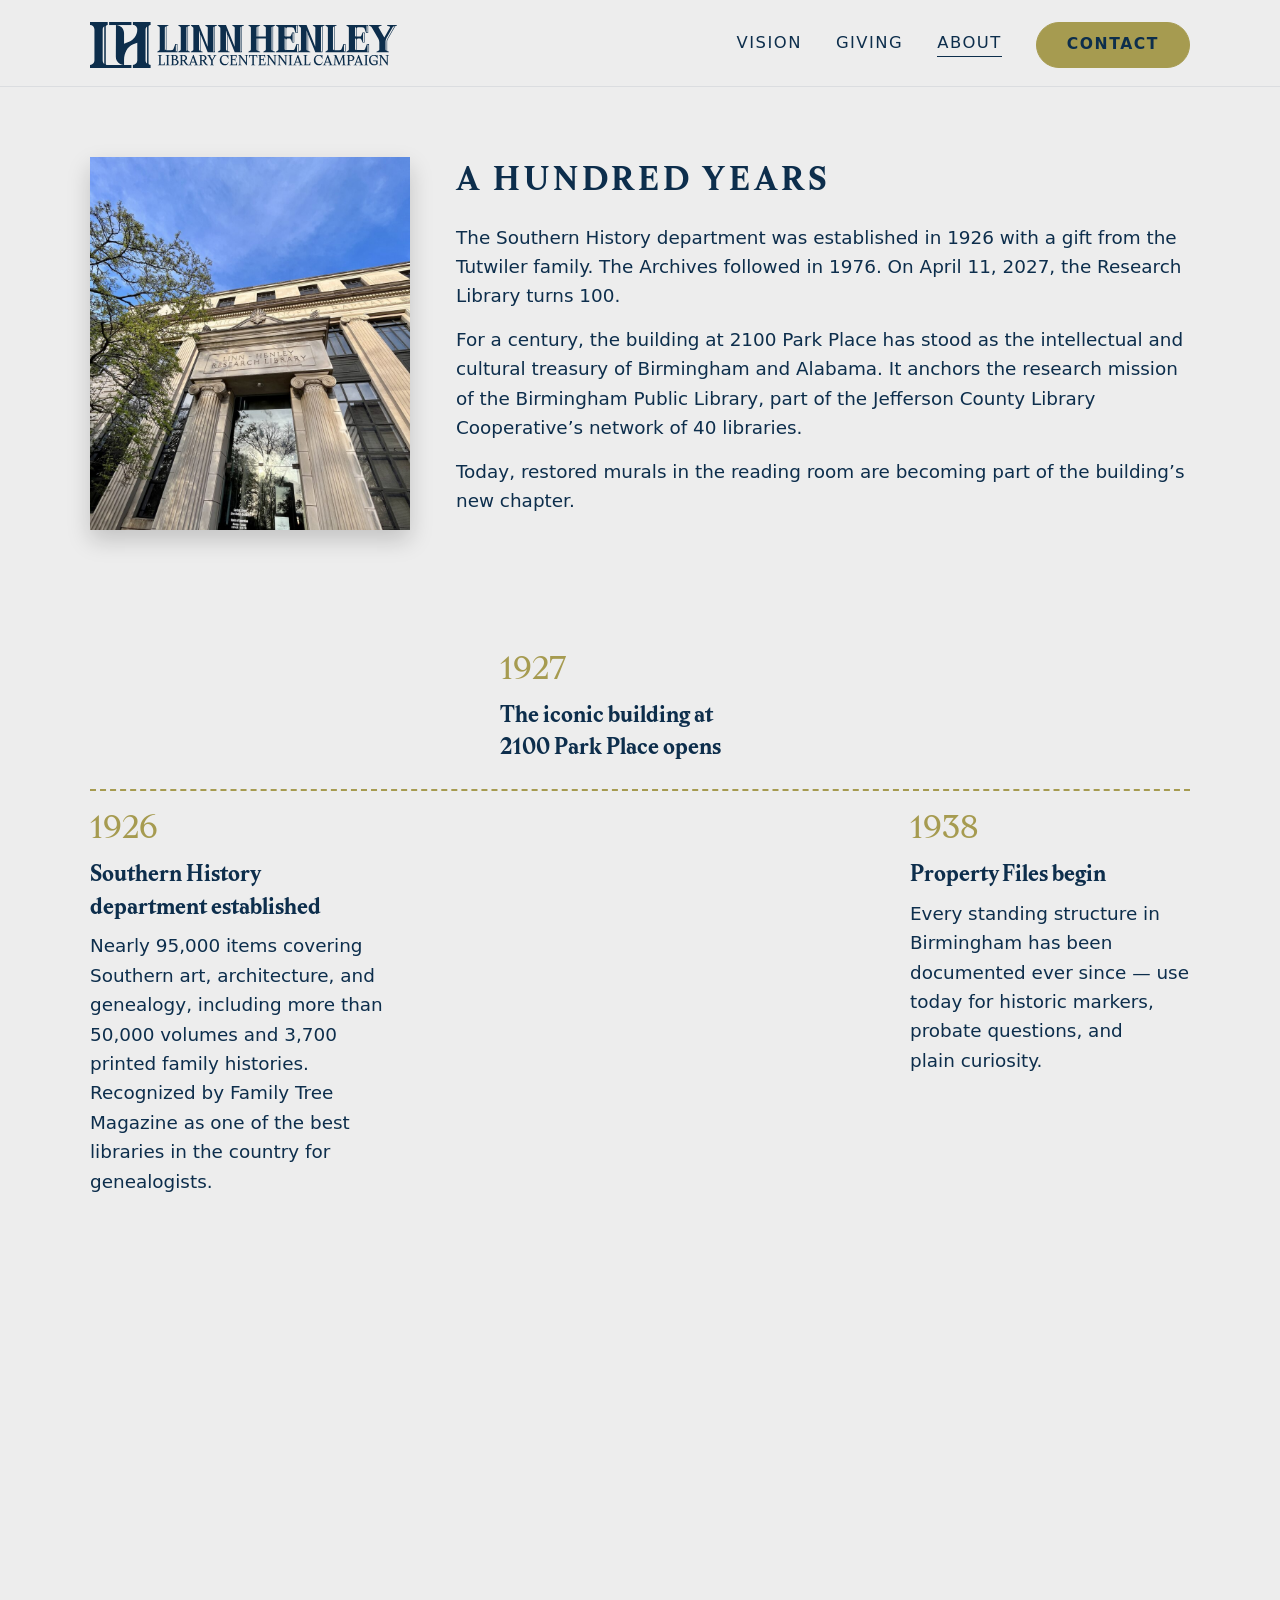
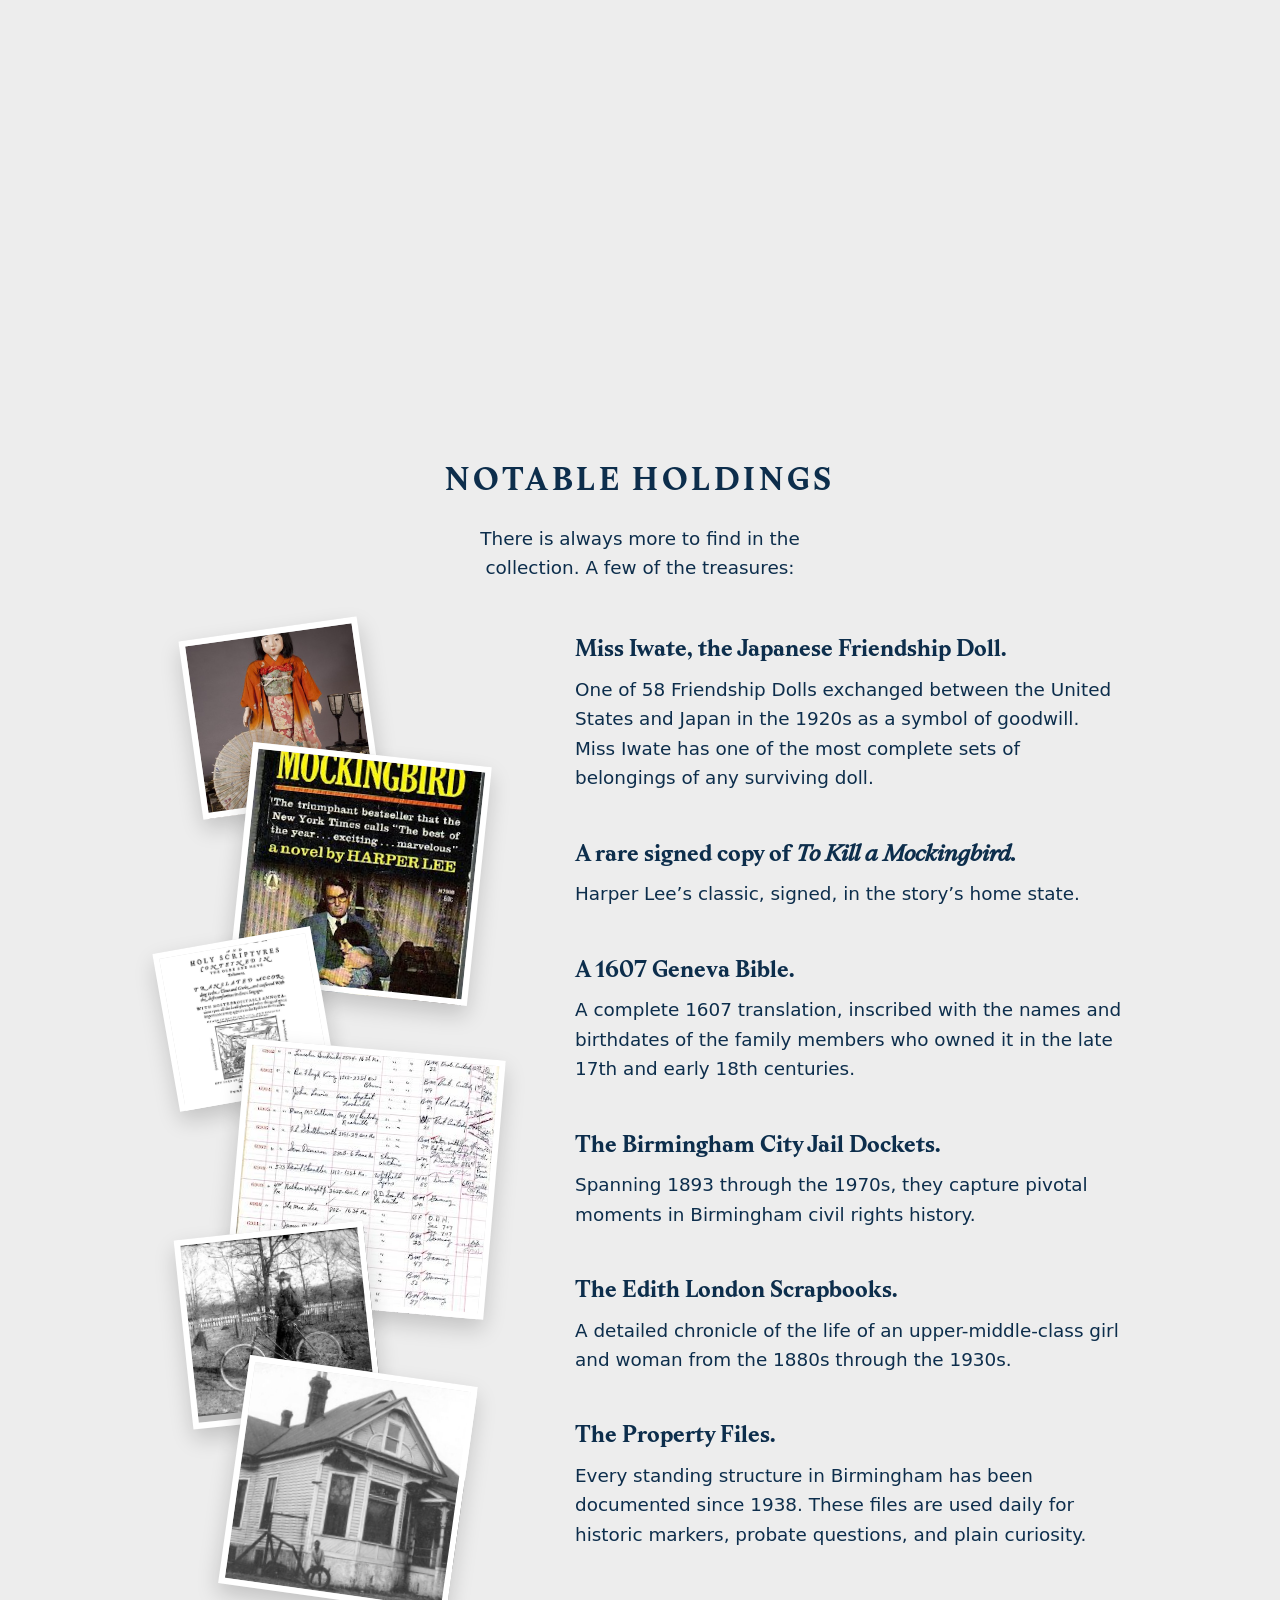
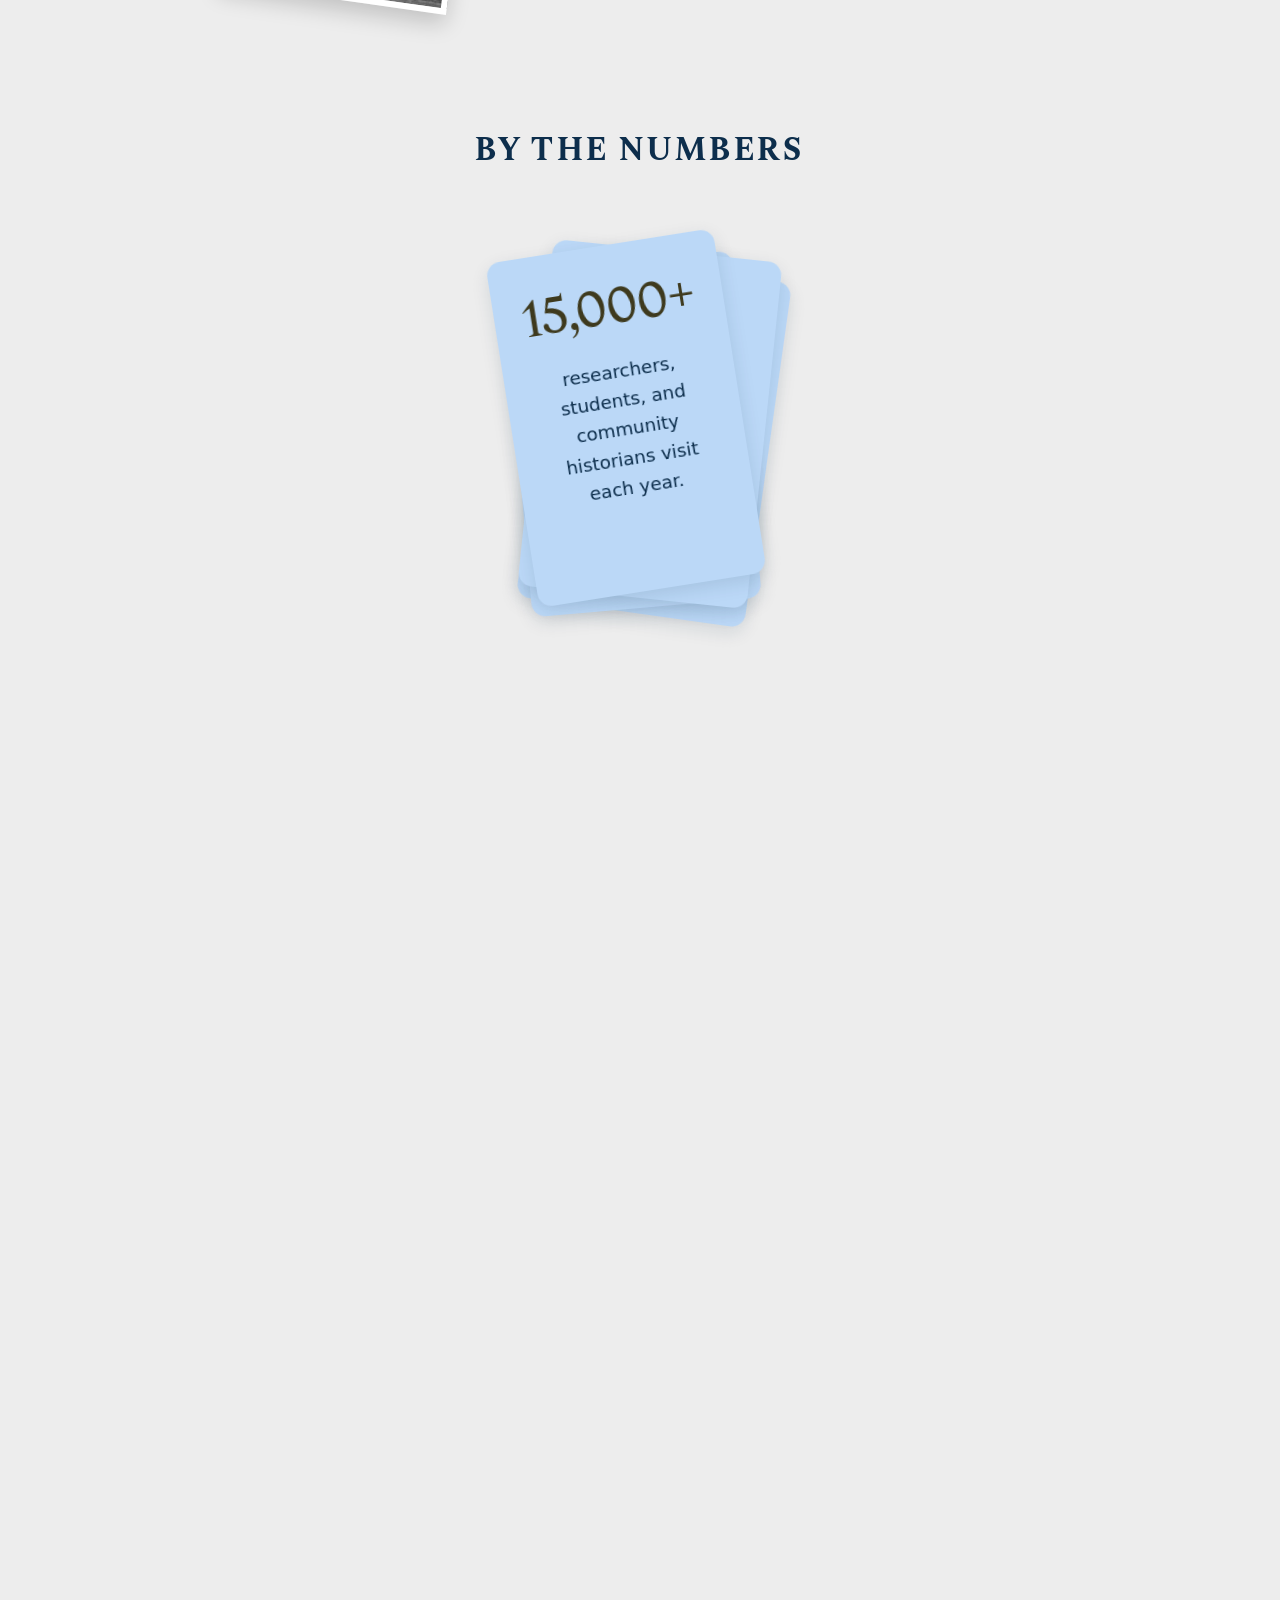
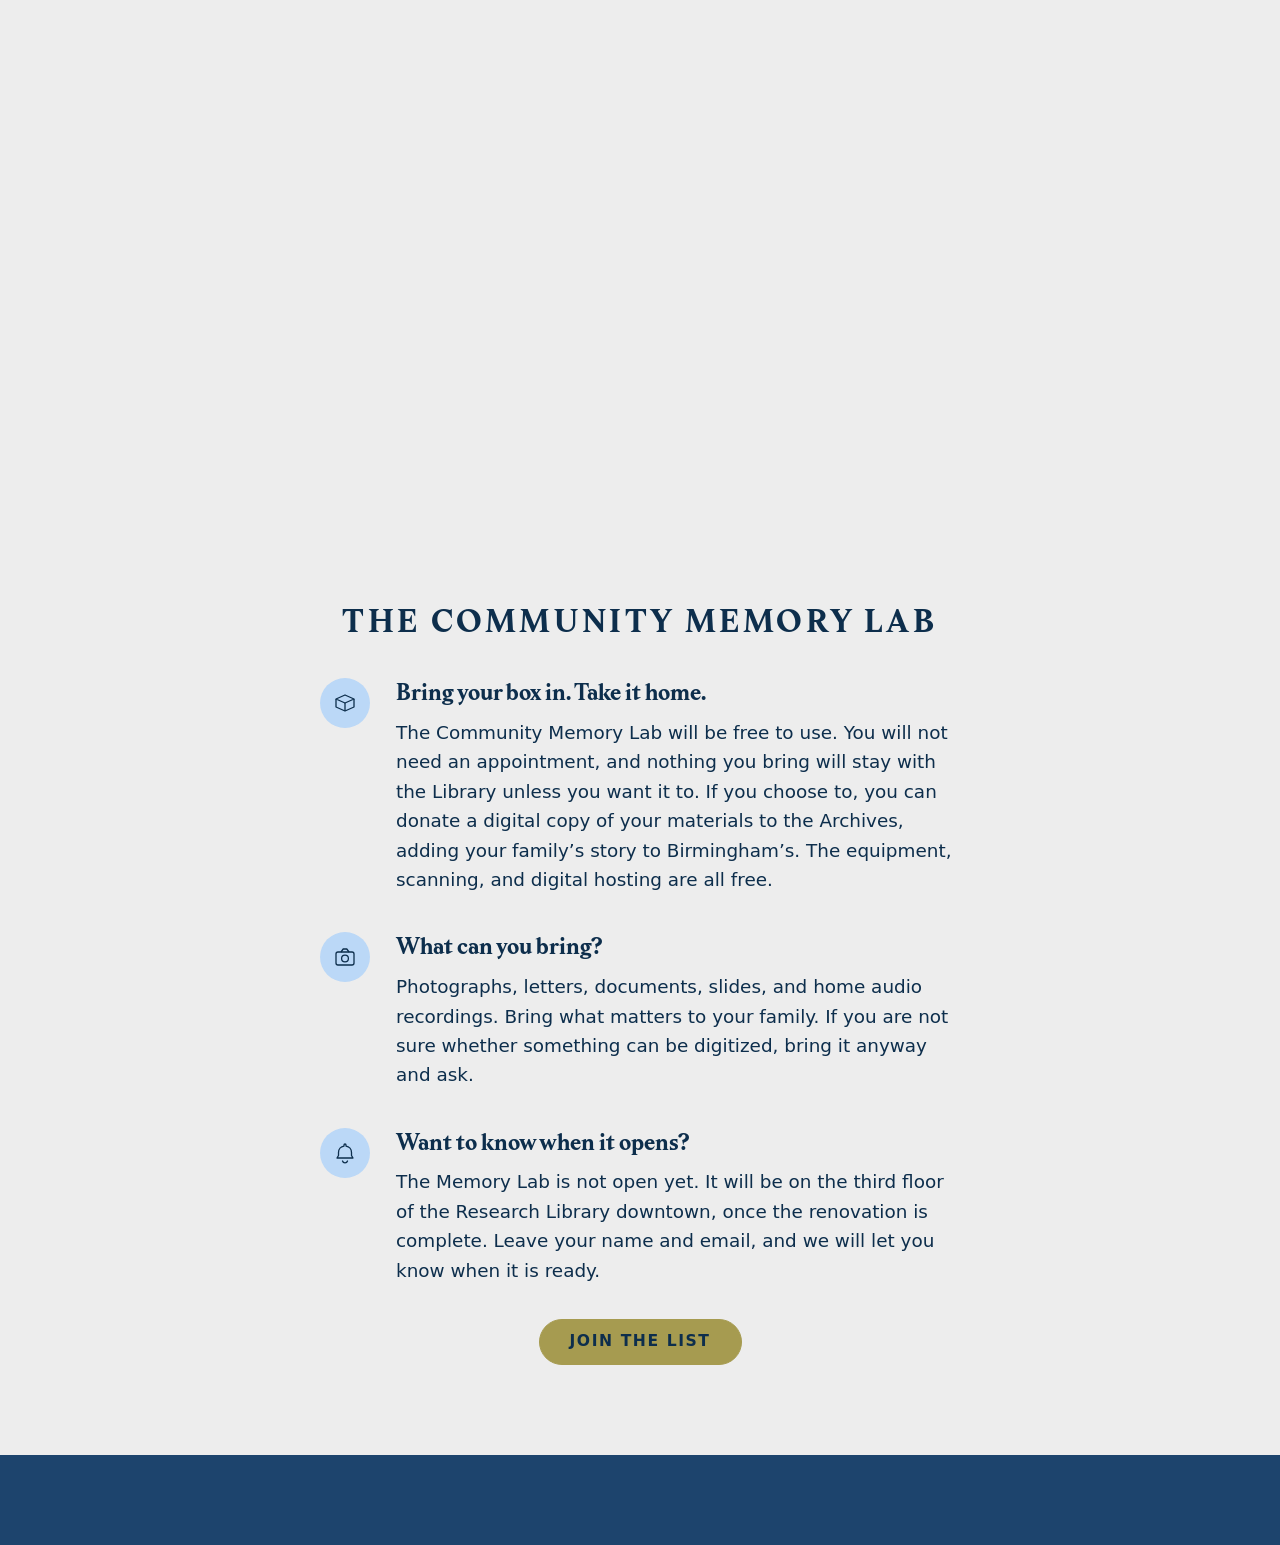
==== commit 47ae3412: "Add files via upload" ====
--- a/about.html
+++ b/about.html
@@ -114,6 +114,39 @@
         </div>
       </div>
     </div>
+
+    <div class="holdings-mobile">
+      <button class="holdings-mobile-item" type="button" data-lightbox-src="images/miss-iwate-doll.jpg" data-lightbox-alt="Miss Iwate, the Japanese Friendship Doll">
+        <span class="hm-photo" style="background-image:url('images/miss-iwate-doll.jpg');"><span class="hm-tap" aria-hidden="true">&#x2922;</span></span>
+        <h3>Miss Iwate, the Japanese Friendship Doll.</h3>
+        <p>One of 58 Friendship Dolls exchanged between the United States and Japan in the 1920s as a symbol of goodwill. Miss Iwate has one of the most complete sets of belongings of any surviving doll.</p>
+      </button>
+      <button class="holdings-mobile-item" type="button" data-lightbox-src="images/mockingbird-signed.jpg" data-lightbox-alt="A rare signed copy of To Kill a Mockingbird">
+        <span class="hm-photo" style="background-image:url('images/mockingbird-signed.jpg');"><span class="hm-tap" aria-hidden="true">&#x2922;</span></span>
+        <h3>A rare signed copy of <em>To Kill a Mockingbird.</em></h3>
+        <p>Harper Lee&rsquo;s classic, signed, in the story&rsquo;s home state.</p>
+      </button>
+      <button class="holdings-mobile-item" type="button" data-lightbox-src="images/geneva-bible-1607.jpg" data-lightbox-alt="A 1607 Geneva Bible">
+        <span class="hm-photo" style="background-image:url('images/geneva-bible-1607.jpg');"><span class="hm-tap" aria-hidden="true">&#x2922;</span></span>
+        <h3>A 1607 Geneva Bible.</h3>
+        <p>A complete 1607 translation, inscribed with the names and birthdates of the family members who owned it in the late 17th and early 18th centuries.</p>
+      </button>
+      <button class="holdings-mobile-item" type="button" data-lightbox-src="images/jail-dockets.jpg" data-lightbox-alt="The Birmingham City Jail Dockets">
+        <span class="hm-photo" style="background-image:url('images/jail-dockets.jpg');"><span class="hm-tap" aria-hidden="true">&#x2922;</span></span>
+        <h3>The Birmingham City Jail Dockets.</h3>
+        <p>Spanning 1893 through the 1970s, they capture pivotal moments in Birmingham civil rights history.</p>
+      </button>
+      <button class="holdings-mobile-item" type="button" data-lightbox-src="images/edith-london-scrapbook.jpg" data-lightbox-alt="The Edith London Scrapbooks">
+        <span class="hm-photo" style="background-image:url('images/edith-london-scrapbook.jpg');"><span class="hm-tap" aria-hidden="true">&#x2922;</span></span>
+        <h3>The Edith London Scrapbooks.</h3>
+        <p>A detailed chronicle of the life of an upper-middle-class girl and woman from the 1880s through the 1930s.</p>
+      </button>
+      <button class="holdings-mobile-item" type="button" data-lightbox-src="images/property-files-house.jpg" data-lightbox-alt="The Property Files">
+        <span class="hm-photo" style="background-image:url('images/property-files-house.jpg');"><span class="hm-tap" aria-hidden="true">&#x2922;</span></span>
+        <h3>The Property Files.</h3>
+        <p>Every standing structure in Birmingham has been documented since 1938. These files are used daily for historic markers, probate questions, and plain curiosity.</p>
+      </button>
+    </div>
   </div>
 </section>
 
@@ -206,6 +239,13 @@
   </div>
 </div>
 
+<div class="modal-overlay" id="holdingsLightbox">
+  <div class="lightbox-box">
+    <button class="modal-close" id="closeLightbox" aria-label="Close">&times;</button>
+    <img id="lightboxImg" src="" alt="">
+  </div>
+</div>
+
 <script src="script.js"></script>
 </body>
 </html>
--- a/styles.css
+++ b/styles.css
@@ -330,7 +330,7 @@
   display: grid;
   grid-template-columns: repeat(3, 1fr);
   gap: 32px;
-  max-width: 900px;
+  max-width: 1080px;
   margin: 0 auto;
   padding-bottom: 40px;
 }
@@ -346,16 +346,8 @@
   margin: 2px 0 14px;
 }
 .project-col .thumb{
-  background: var(--grey-block);
-  border-radius: 2px;
-  aspect-ratio: 4 / 3;
-  box-shadow: var(--shadow-photo);
-  position: relative; /* anchors .thumb-tip, where present */
-}
-.project-col .thumb.thumb-photo{
-  background-size: cover;
-  background-position: center;
-  background-repeat: no-repeat;
+  aspect-ratio: 5 / 4;
+  position: relative;
 }
 .project-col .btn{
   margin-top: 18px;
@@ -363,49 +355,80 @@
   padding: 10px 22px;
 }
 
-/* Hover/focus detail card for a project thumb (currently just the
-   Community Memory Lab photo) — rises above the placeholder rather than
-   covering it, so the caption/figure above stay visible while reading it. */
-.thumb-tip{
+/* Flip cards for the three project thumbs — tap/click or hover/focus
+   (keyboard) flips the card over to reveal the detail copy on its back,
+   in place of the old hover-triggered tooltip. */
+.thumb-flip{ perspective: 1400px; cursor: pointer; }
+.thumb-flip-inner{
+  position: relative;
+  width: 100%;
+  height: 100%;
+  transition: transform 0.6s cubic-bezier(0.4, 0.2, 0.2, 1);
+  transform-style: preserve-3d;
+}
+/* .is-flipped (toggled in script.js) covers a tap or a keyboard
+   Enter/Space. :hover is scoped to (hover:hover) and (pointer:fine) — a
+   real mouse — rather than left unscoped: touchscreen browsers routinely
+   apply :hover to whatever was just tapped and leave it "stuck" there
+   until something else is tapped, which would make a second tap look
+   like it does nothing. :focus-within is deliberately not used either,
+   for the same reason — a tapped card stays focused afterward. */
+@media (hover: hover) and (pointer: fine){
+  .thumb-flip:hover .thumb-flip-inner{
+    transform: rotateY(180deg);
+  }
+}
+.thumb-flip.is-flipped .thumb-flip-inner{
+  transform: rotateY(180deg);
+}
+.thumb-face{
   position: absolute;
-  left: 50%;
-  bottom: calc(100% + 12px);
-  transform: translateX(-50%) translateY(6px);
-  width: 300px;
-  max-width: 82vw;
+  inset: 0;
+  border-radius: 4px;
+  border: 6px solid #fff;
+  box-shadow: var(--shadow-photo);
+  backface-visibility: hidden;
+  -webkit-backface-visibility: hidden;
+}
+.thumb-front{
+  background-color: var(--grey-block);
+  background-size: cover;
+  background-position: center;
+  background-repeat: no-repeat;
+}
+.thumb-back{
   background: var(--navy);
   color: var(--cream);
+  transform: rotateY(180deg);
+  display: flex;
+  align-items: flex-start;
+  overflow-y: auto;
+  padding: 20px 22px;
+  scrollbar-width: thin;
+  scrollbar-color: rgba(237,237,237,0.35) transparent;
+}
+.thumb-back::-webkit-scrollbar{
+  width: 8px;
+}
+.thumb-back::-webkit-scrollbar-track{
+  background: transparent;
+}
+.thumb-back::-webkit-scrollbar-thumb{
+  background-color: rgba(237,237,237,0.35);
+  border-radius: 10px;
+  border: 2px solid var(--navy);
+}
+.thumb-back::-webkit-scrollbar-thumb:hover{
+  background-color: rgba(237,237,237,0.55);
+}
+.thumb-back p{
   font-family: var(--sans);
   font-size: 0.92rem;
   line-height: 1.55;
   text-align: left;
   text-wrap: pretty;
-  padding: 18px 20px;
-  border-radius: 8px;
-  box-shadow: 0 16px 34px rgba(0,0,0,0.3);
-  opacity: 0;
-  visibility: hidden;
-  pointer-events: none;
-  transition: opacity 0.2s ease, transform 0.2s ease, visibility 0.2s;
-  z-index: 40;
-}
-.thumb-tip::after{
-  content: "";
-  position: absolute;
-  top: 100%;
-  left: 50%;
-  transform: translateX(-50%);
-  border: 7px solid transparent;
-  border-top-color: var(--navy);
-}
-.project-col .thumb:hover .thumb-tip,
-.project-col .thumb:focus-within .thumb-tip{
-  opacity: 1;
-  visibility: visible;
-  transform: translateX(-50%) translateY(0);
-  pointer-events: auto;
-}
-
+  margin: 0;
+}
 blockquote.pull-quote{
   max-width: 860px;
   margin: 0 auto 120px;
@@ -457,7 +480,6 @@
   max-width: 900px;
   margin: 0 auto;
   border-radius: 10px;
-  box-shadow: var(--shadow-soft);
 }
 .tier{
   position: sticky;
@@ -467,14 +489,30 @@
   column-gap: 32px;
   padding: 0 32px 30px;
   transition: filter 0.2s ease;
+  box-shadow: var(--shadow-soft);
 }
 .tier:first-child{ border-top-left-radius: 10px; border-top-right-radius: 10px; }
-.tier:last-child{ border-bottom-left-radius: 10px; border-bottom-right-radius: 10px; }
-
-.tier:nth-child(1){ background: var(--tier-1); top: calc(var(--header-h, 96px) + 76px); z-index: 1; }
-.tier:nth-child(2){ background: var(--tier-2); top: calc(var(--header-h, 96px) + 76px + var(--tier-head-h)); z-index: 2; }
-.tier:nth-child(3){ background: var(--tier-3); top: calc(var(--header-h, 96px) + 76px + var(--tier-head-h) * 2); z-index: 3; }
-.tier:nth-child(4){ background: var(--tier-4); top: calc(var(--header-h, 96px) + 76px + var(--tier-head-h) * 3); z-index: 4; }
+.tier.tier-step-4{ border-bottom-left-radius: 10px; border-bottom-right-radius: 10px; }
+
+/* Real (non-padding) trailing height inside .tier-list so the last tier's
+   sticky containing block actually extends past its own box — see
+   setupGivingStack in script.js for why this can't be padding instead.
+   Invisible: no background of its own, and it sits behind the last
+   tier's higher z-index the entire time it would otherwise be visible. */
+.tier-dwell-spacer{ pointer-events: none; }
+
+/* All four tiers are direct children of .tier-list and share it as their
+   sticky containing block — the classic "stacking cards" setup: each
+   earlier, lower-z-index tier stays stuck underneath the ones stacking on
+   top of it for as long as .tier-list has height left below it, which is
+   what makes them genuinely overlap rather than leave a gap. These are
+   addressed by an explicit class set by JS (rather than :nth-child)
+   because setupGivingStack also gives .tier-list some extra trailing
+   height for the last tier's own dwell time, and JS is what computes it. */
+.tier.tier-step-1{ background: var(--tier-1); top: calc(var(--header-h, 96px) + 76px); z-index: 1; }
+.tier.tier-step-2{ background: var(--tier-2); top: calc(var(--header-h, 96px) + 76px + var(--tier-head-h)); z-index: 2; }
+.tier.tier-step-3{ background: var(--tier-3); top: calc(var(--header-h, 96px) + 76px + var(--tier-head-h) * 2); z-index: 3; }
+.tier.tier-step-4{ background: var(--tier-4); top: calc(var(--header-h, 96px) + 76px + var(--tier-head-h) * 3); z-index: 4; }
 
 .tier:hover{ filter: brightness(1.03); }
 
@@ -678,6 +716,84 @@
 }
 .holding-text h3 em{ font-style: italic; }
 .holding-text p{ margin: 0; color: var(--navy-soft); font-size: 0.92rem; }
+
+/* notable holdings — mobile: the scattered collage above reads as a jumble
+   at phone width, so below 700px it's replaced by this plain vertical
+   stack of full-width photo + caption pairs, each one tappable to view
+   the photo larger (see script.js "notable holdings mobile lightbox").
+   Hidden by default; the 700px breakpoint below is what shows it (and
+   hides .holdings-list in its place). */
+.holdings-mobile{ display: none; }
+.holdings-mobile-item{
+  display: block;
+  width: 100%;
+  text-align: left;
+  background: none;
+  border: 0;
+  padding: 0;
+  font: inherit;
+  color: inherit;
+  cursor: pointer;
+}
+.holdings-mobile-item .hm-photo{
+  display: block;
+  width: 100%;
+  height: 240px;
+  border-radius: 10px;
+  background: var(--grey-block);
+  background-size: cover;
+  background-position: center;
+  background-repeat: no-repeat;
+  box-shadow: var(--shadow-photo);
+  margin-bottom: 14px;
+  position: relative;
+}
+.holdings-mobile-item .hm-tap{
+  position: absolute;
+  right: 12px;
+  bottom: 12px;
+  width: 34px;
+  height: 34px;
+  border-radius: 50%;
+  background: rgba(13,46,76,0.72);
+  color: #fff;
+  display: flex;
+  align-items: center;
+  justify-content: center;
+  font-size: 1.05rem;
+  line-height: 1;
+}
+.holdings-mobile-item h3{
+  font-family: var(--serif);
+  font-weight: 600;
+  font-size: 1.08rem;
+  margin: 0 0 6px;
+  color: var(--navy);
+}
+.holdings-mobile-item h3 em{ font-style: italic; }
+.holdings-mobile-item p{ margin: 0; color: var(--navy-soft); font-size: 0.92rem; }
+
+/* tap-to-view lightbox (Notable Holdings mobile only) — reuses the same
+   .modal-overlay fade/backdrop and .modal-close button as the contact
+   modal, with its own box since it just frames an image. */
+.lightbox-box{
+  position: relative;
+  max-width: 92vw;
+  max-height: 86vh;
+}
+.lightbox-box img{
+  display: block;
+  max-width: 92vw;
+  max-height: 86vh;
+  border-radius: 8px;
+  box-shadow: 0 20px 50px rgba(0,0,0,0.35);
+}
+.lightbox-box .modal-close{
+  top: -38px;
+  right: 0;
+  color: #fff;
+  font-size: 1.7rem;
+}
 
 /* by the numbers */
 /* by the numbers — the title pins under the header (echoing the Giving
@@ -858,6 +974,13 @@
 /* ---------- responsive ---------- */
 @media (max-width: 900px){
   .about-intro .about-grid{ grid-template-columns: 1fr; }
+  /* min-height:100% (used for the two-column layout, where the grid row
+     is stretched to match the text column's height) resolves to nothing
+     once the grid drops to a single column — the row's height is then
+     just the photo's own content height, which is zero for a background-
+     image div, so the photo silently disappeared. Give it a real height
+     instead so it shows at the top of the page as its own row. */
+  .about-intro .thumb{ min-height: 0; height: 260px; margin-bottom: 8px; }
   .project-cols{ grid-template-columns: 1fr 1fr; }
   /* below ~900px the pin/horizontal-scroll effect is dropped in favor of a
      simple static stacked column — JS (recalcTimeline) also detects this
@@ -903,7 +1026,14 @@
     transition: transform 0.25s ease;
   }
   .main-nav.open{ transform: translateY(0); }
+  .main-nav .btn-solid{ align-self: center; }
   .nav-toggle{ display: block; }
+  /* "Fundraising Vision," "Giving Opportunities," "Notable Holdings,"
+     "By the Numbers," and "The Community Memory Lab" all share this
+     class — sizing it down here covers every one of them at once. */
+  .section-title{ font-size: 1.05rem; letter-spacing: 0.09em; }
+  blockquote.pull-quote{ font-size: 1.2rem; }
+  .about-intro h1{ font-size: 1.15rem; }
   .project-cols{ grid-template-columns: 1fr; max-width: 320px; }
   .container{ padding: 0 24px; }
   .tier{
@@ -914,12 +1044,11 @@
   .tier .tier-price{ min-width: 0; font-size: 1rem; }
   .tier .tier-name{ font-size: 1.08rem; }
   .tier .tier-icon{ width: 40px; height: 40px; }
-  .holdings-list{ grid-template-columns: 130px 1fr; gap: 10px 18px; }
-  .holdings-photos{ height: 560px; }
-  .hphoto:nth-child(1){ left: 10px; width: 78px;  height: 78px; }
-  .hphoto:nth-child(2){ left: 30px; width: 104px; height: 104px; }
-  .hphoto:nth-child(3){ left: 3px;  width: 70px;  height: 70px; }
-  .hphoto:nth-child(4){ left: 28px; width: 112px; height: 112px; }
-  .hphoto:nth-child(5){ left: 9px;  width: 83px;  height: 83px; }
-  .hphoto:nth-child(6){ left: 27px; width: 99px;  height: 99px; }
-}
+  .holdings-list{ display: none; }
+  .holdings-mobile{
+    display: flex;
+    flex-direction: column;
+    gap: 30px;
+    margin-top: 26px;
+  }
+}
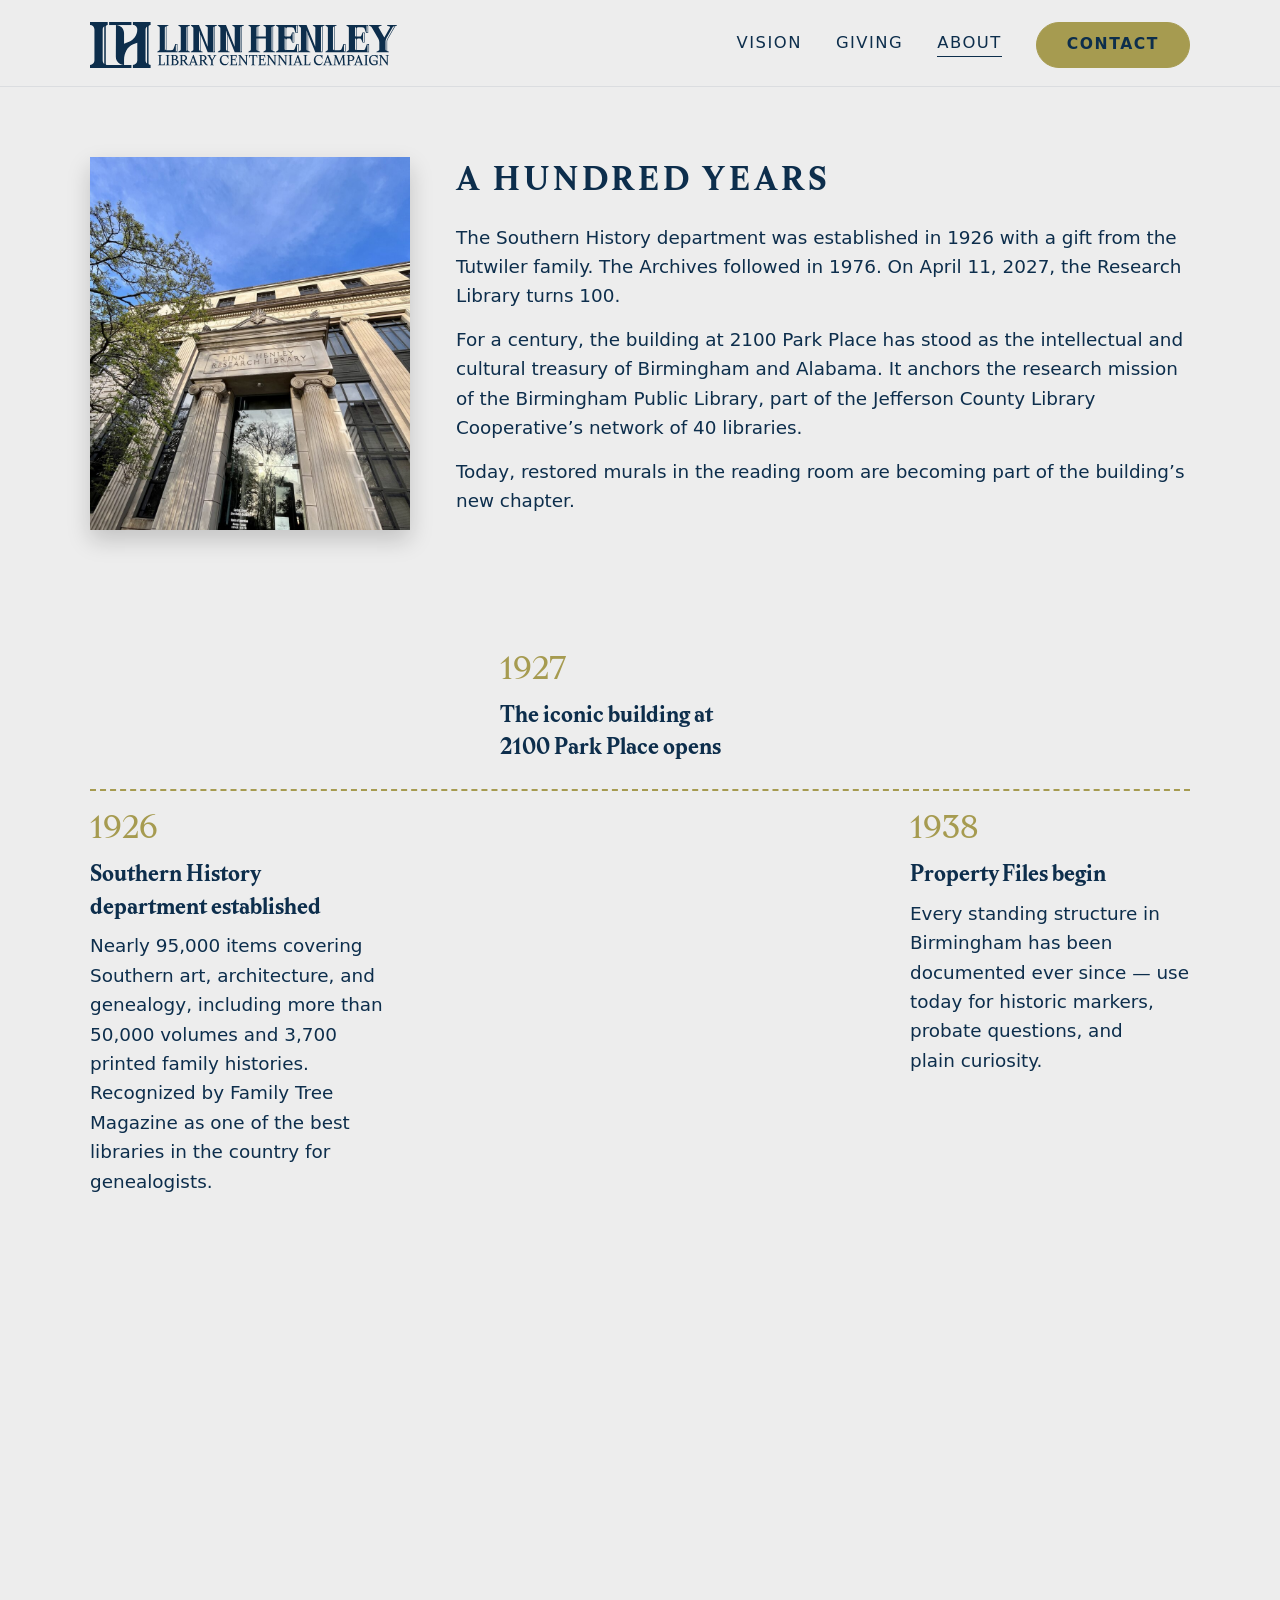
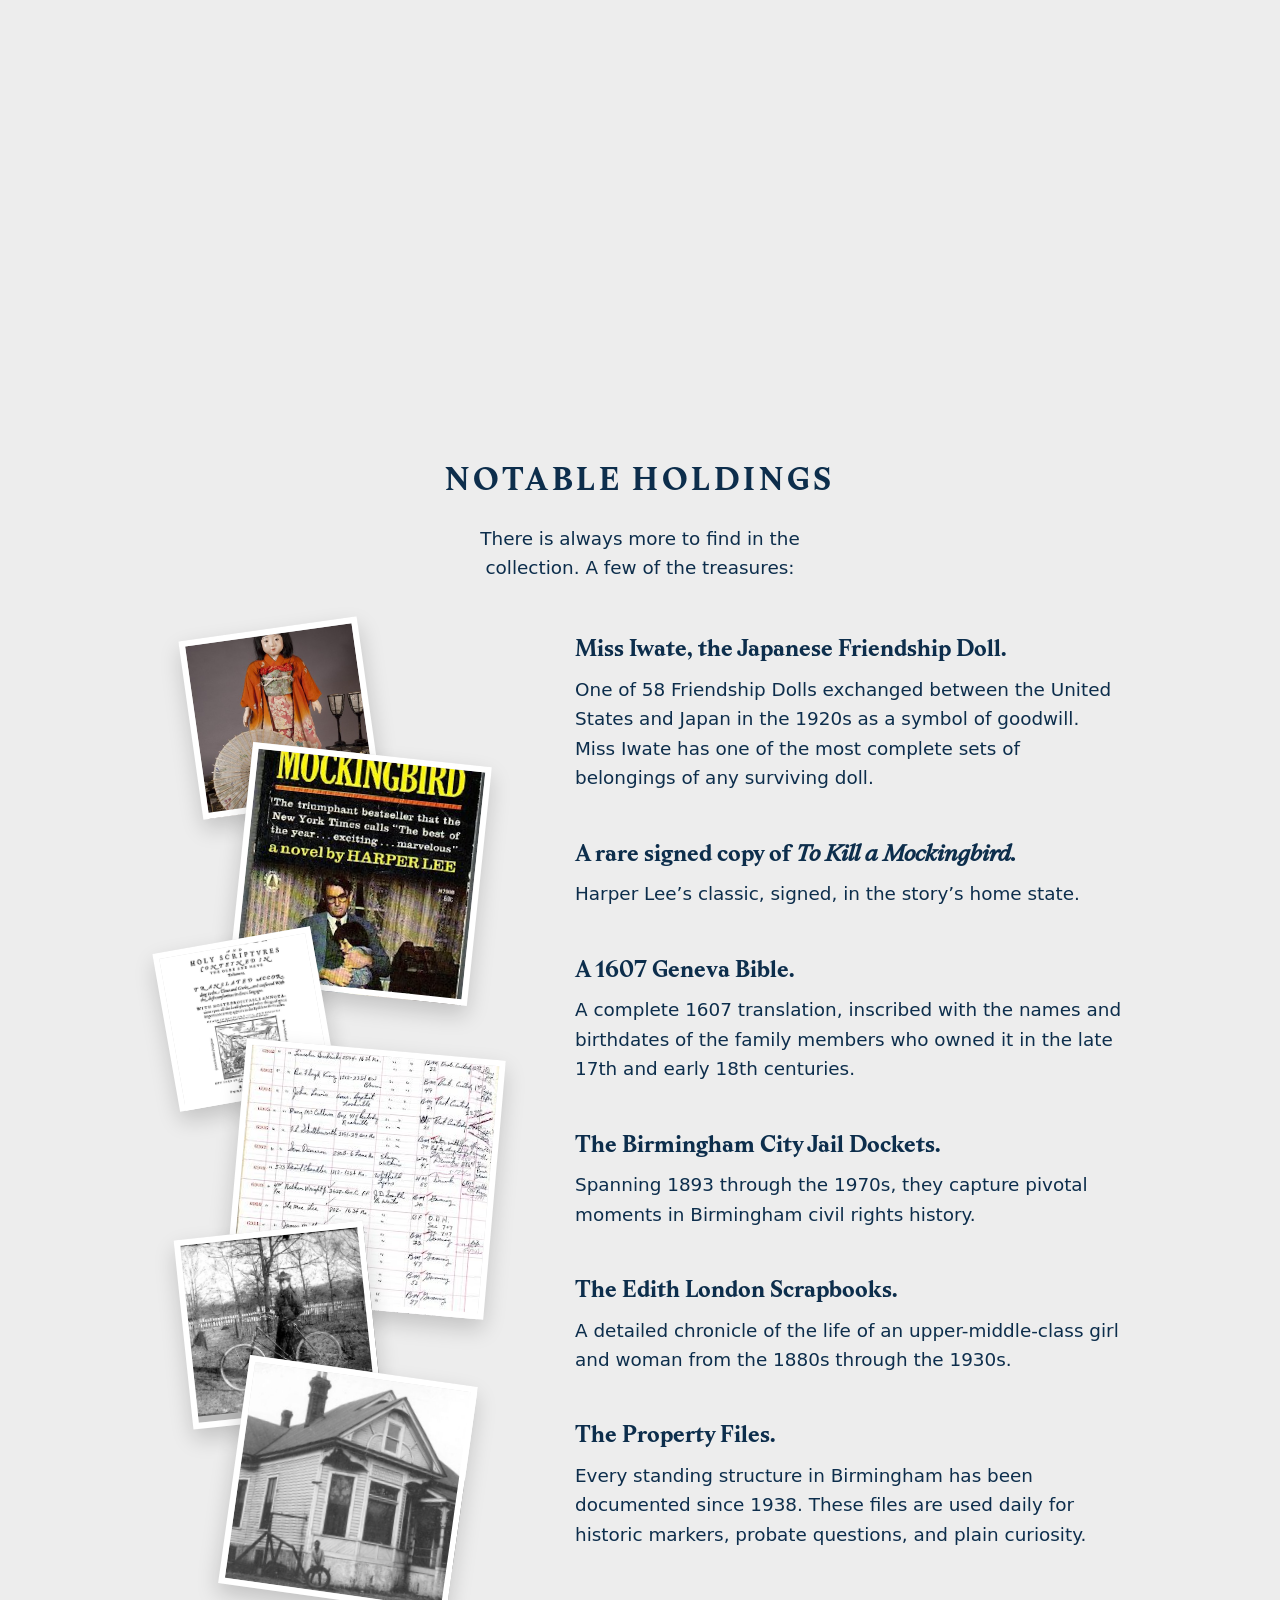
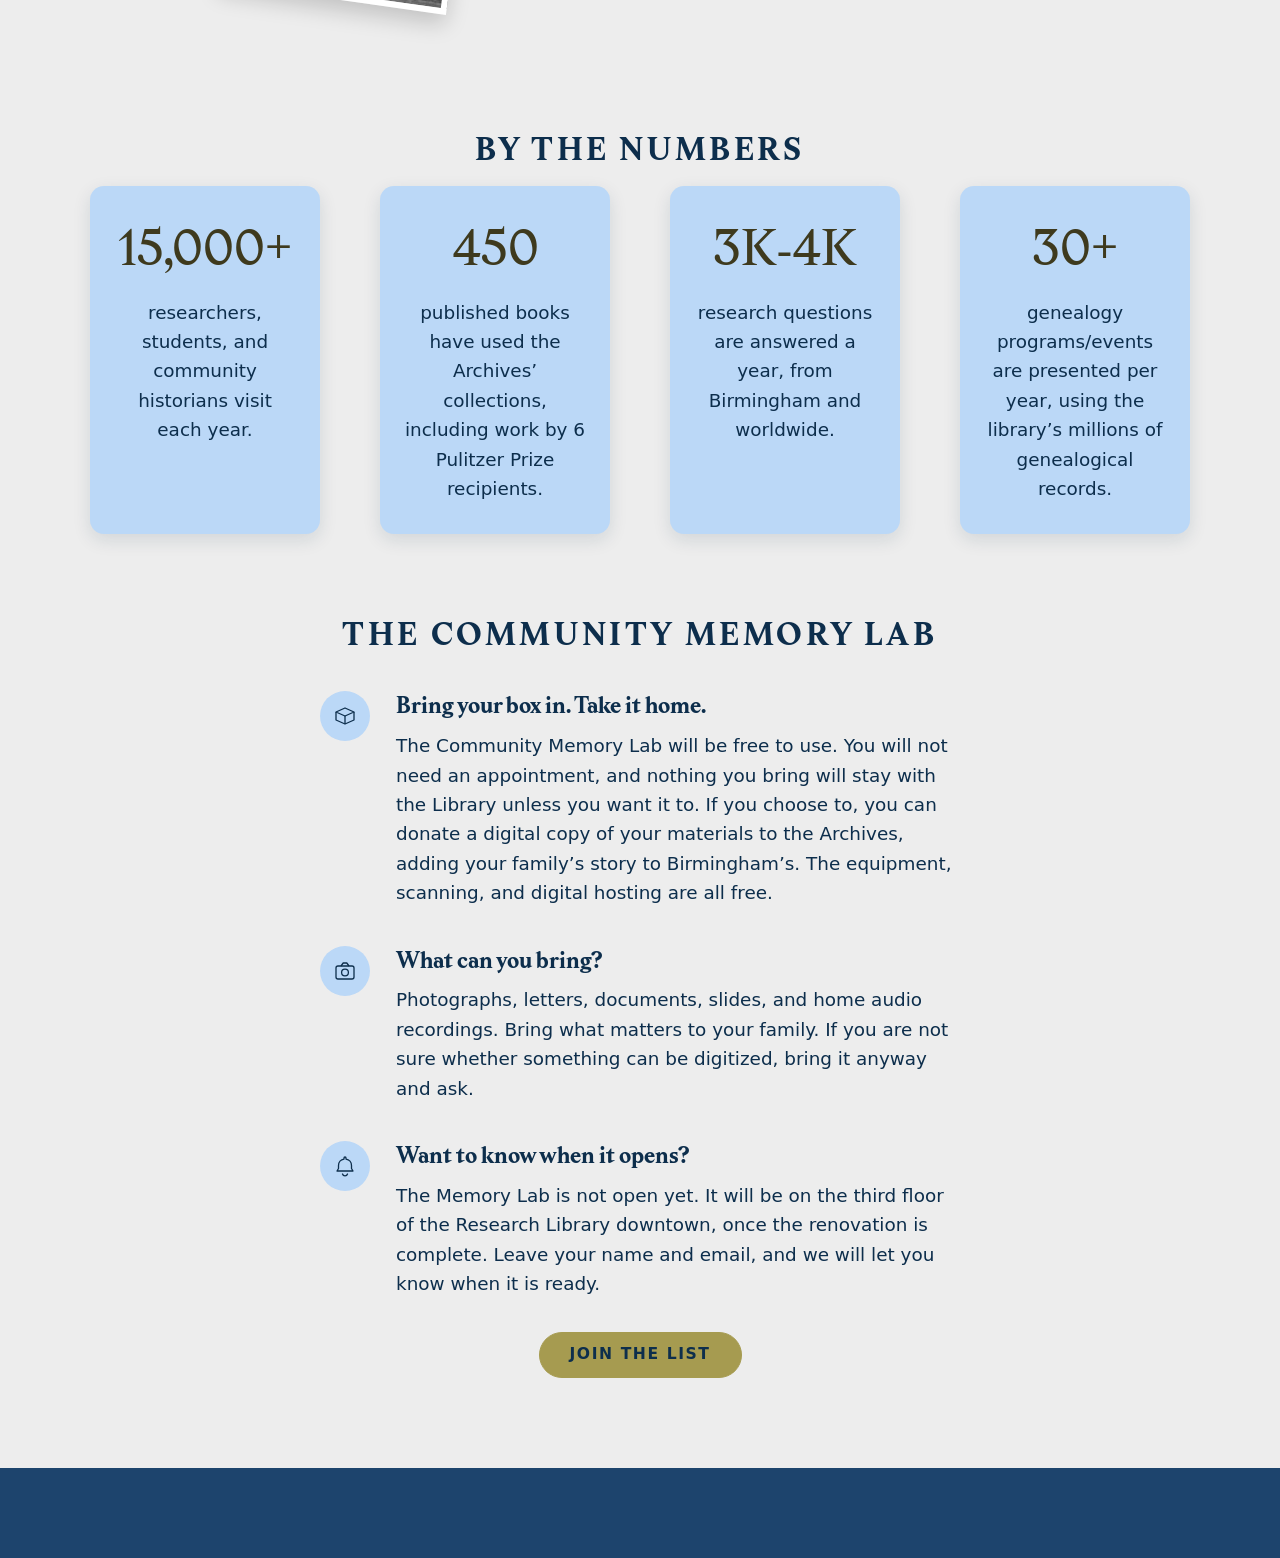
==== commit f9e82679: "Add files via upload" ====
--- a/about.html
+++ b/about.html
@@ -116,12 +116,12 @@
     </div>
 
     <div class="holdings-mobile">
-      <button class="holdings-mobile-item" type="button" data-lightbox-src="images/miss-iwate-doll.jpg" data-lightbox-alt="Miss Iwate, the Japanese Friendship Doll">
+      <button class="holdings-mobile-item hm-crop-top" type="button" data-lightbox-src="images/miss-iwate-doll.jpg" data-lightbox-alt="Miss Iwate, the Japanese Friendship Doll">
         <span class="hm-photo" style="background-image:url('images/miss-iwate-doll.jpg');"><span class="hm-tap" aria-hidden="true">&#x2922;</span></span>
         <h3>Miss Iwate, the Japanese Friendship Doll.</h3>
         <p>One of 58 Friendship Dolls exchanged between the United States and Japan in the 1920s as a symbol of goodwill. Miss Iwate has one of the most complete sets of belongings of any surviving doll.</p>
       </button>
-      <button class="holdings-mobile-item" type="button" data-lightbox-src="images/mockingbird-signed.jpg" data-lightbox-alt="A rare signed copy of To Kill a Mockingbird">
+      <button class="holdings-mobile-item hm-crop-top" type="button" data-lightbox-src="images/mockingbird-signed.jpg" data-lightbox-alt="A rare signed copy of To Kill a Mockingbird">
         <span class="hm-photo" style="background-image:url('images/mockingbird-signed.jpg');"><span class="hm-tap" aria-hidden="true">&#x2922;</span></span>
         <h3>A rare signed copy of <em>To Kill a Mockingbird.</em></h3>
         <p>Harper Lee&rsquo;s classic, signed, in the story&rsquo;s home state.</p>
--- a/styles.css
+++ b/styles.css
@@ -748,6 +748,7 @@
   margin-bottom: 14px;
   position: relative;
 }
+.holdings-mobile-item.hm-crop-top .hm-photo{ background-position: top; }
 .holdings-mobile-item .hm-tap{
   position: absolute;
   right: 12px;
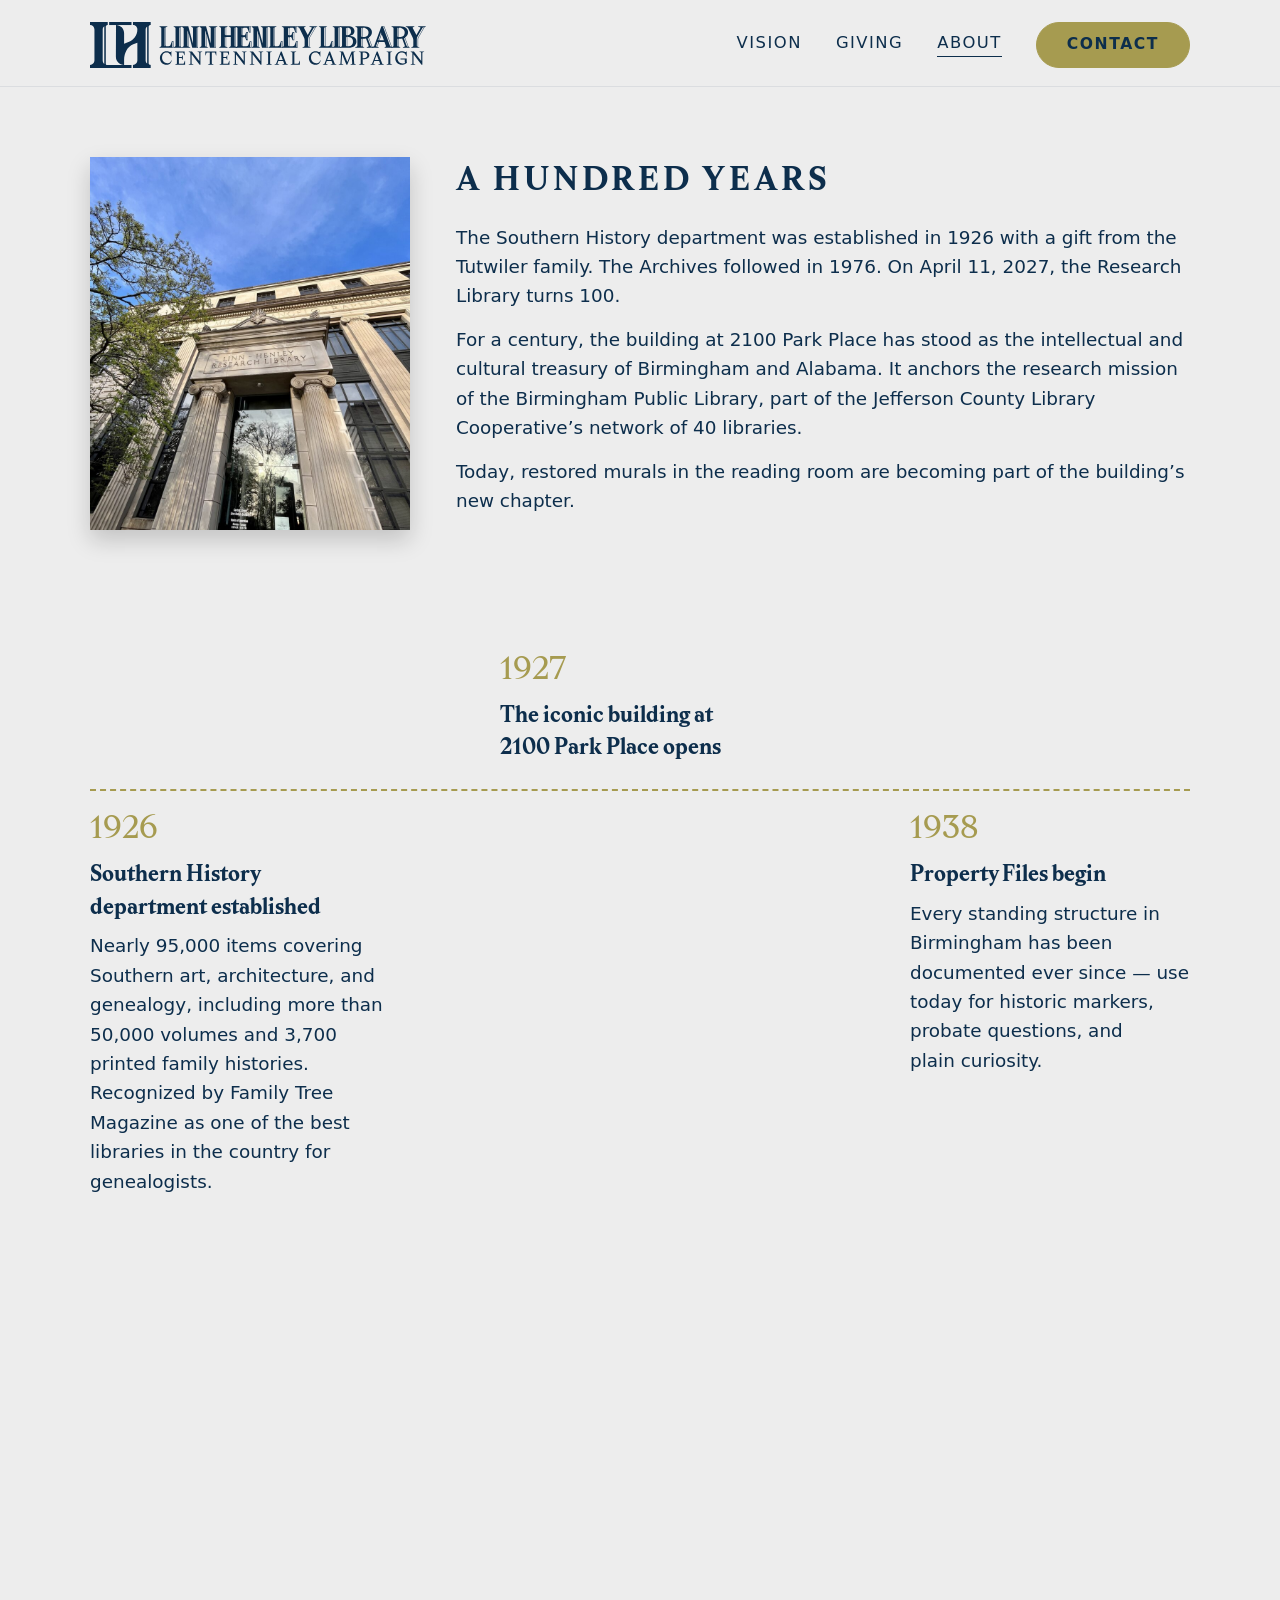
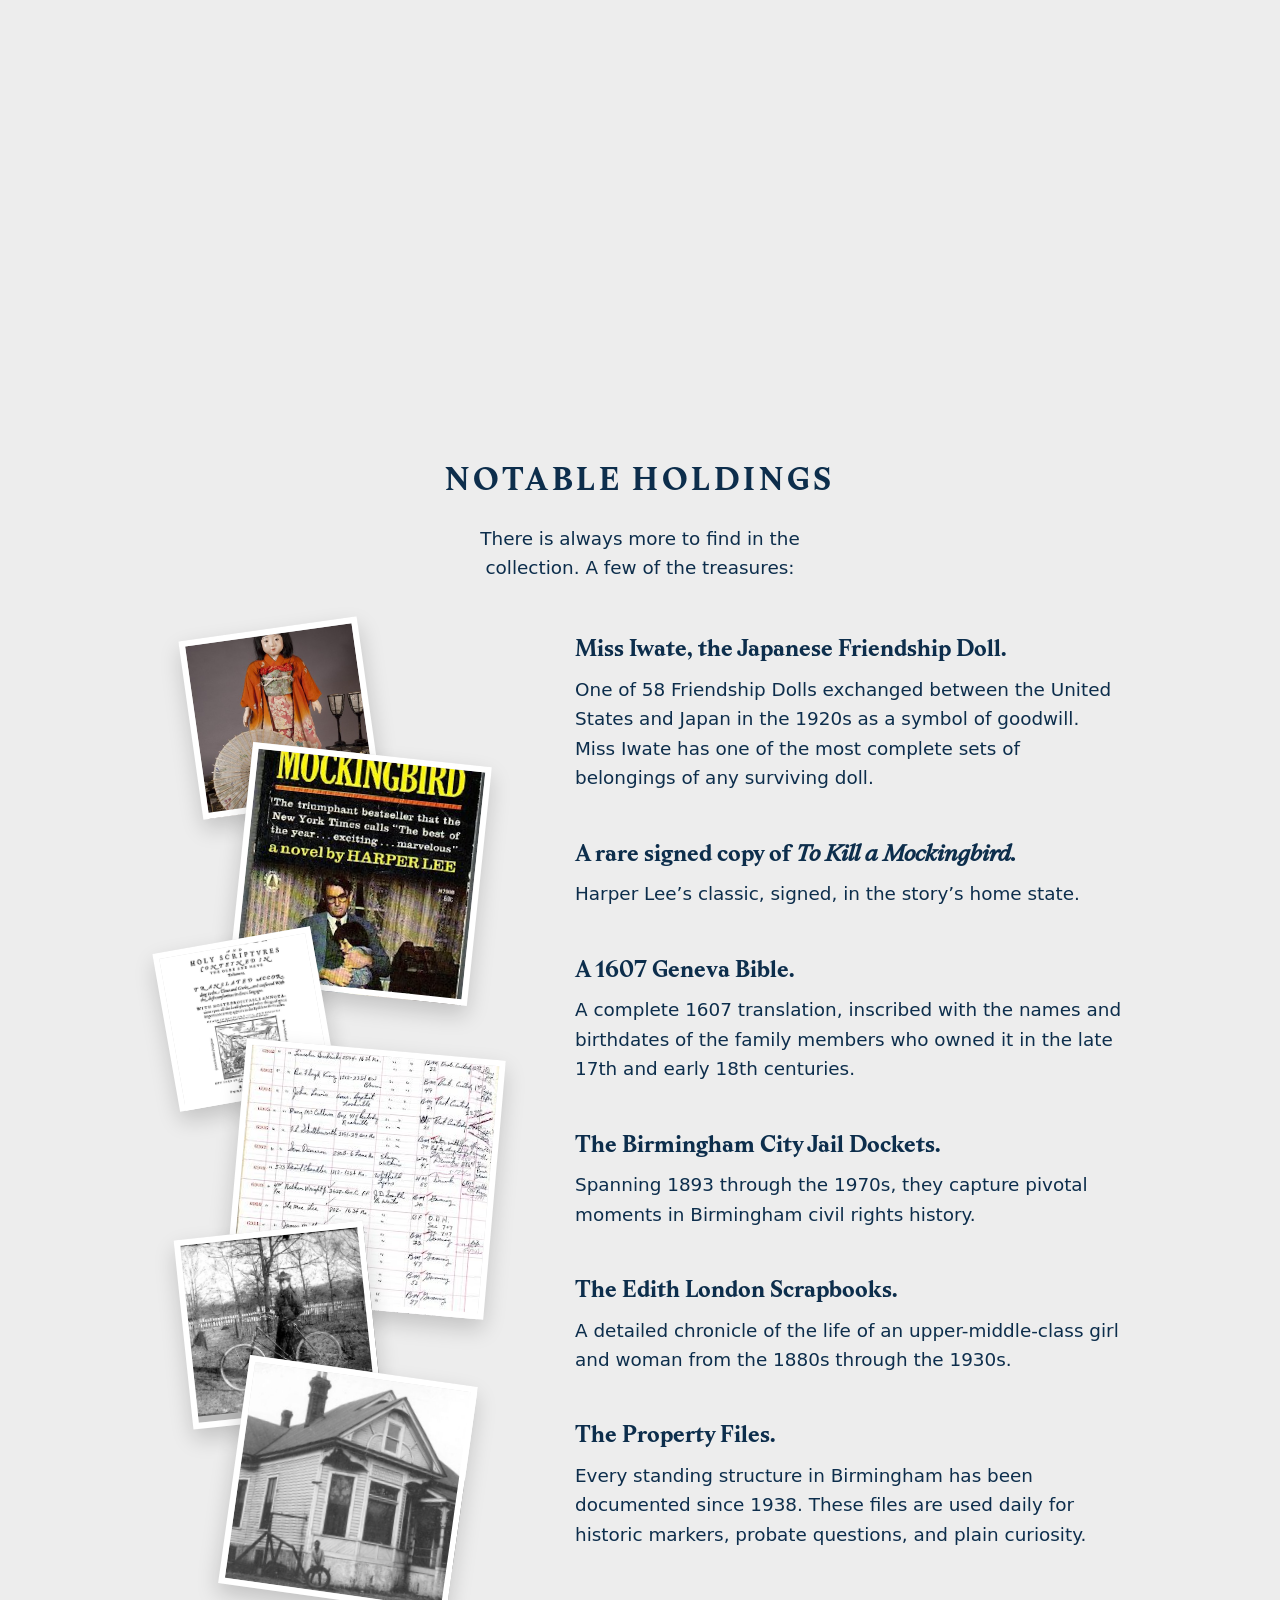
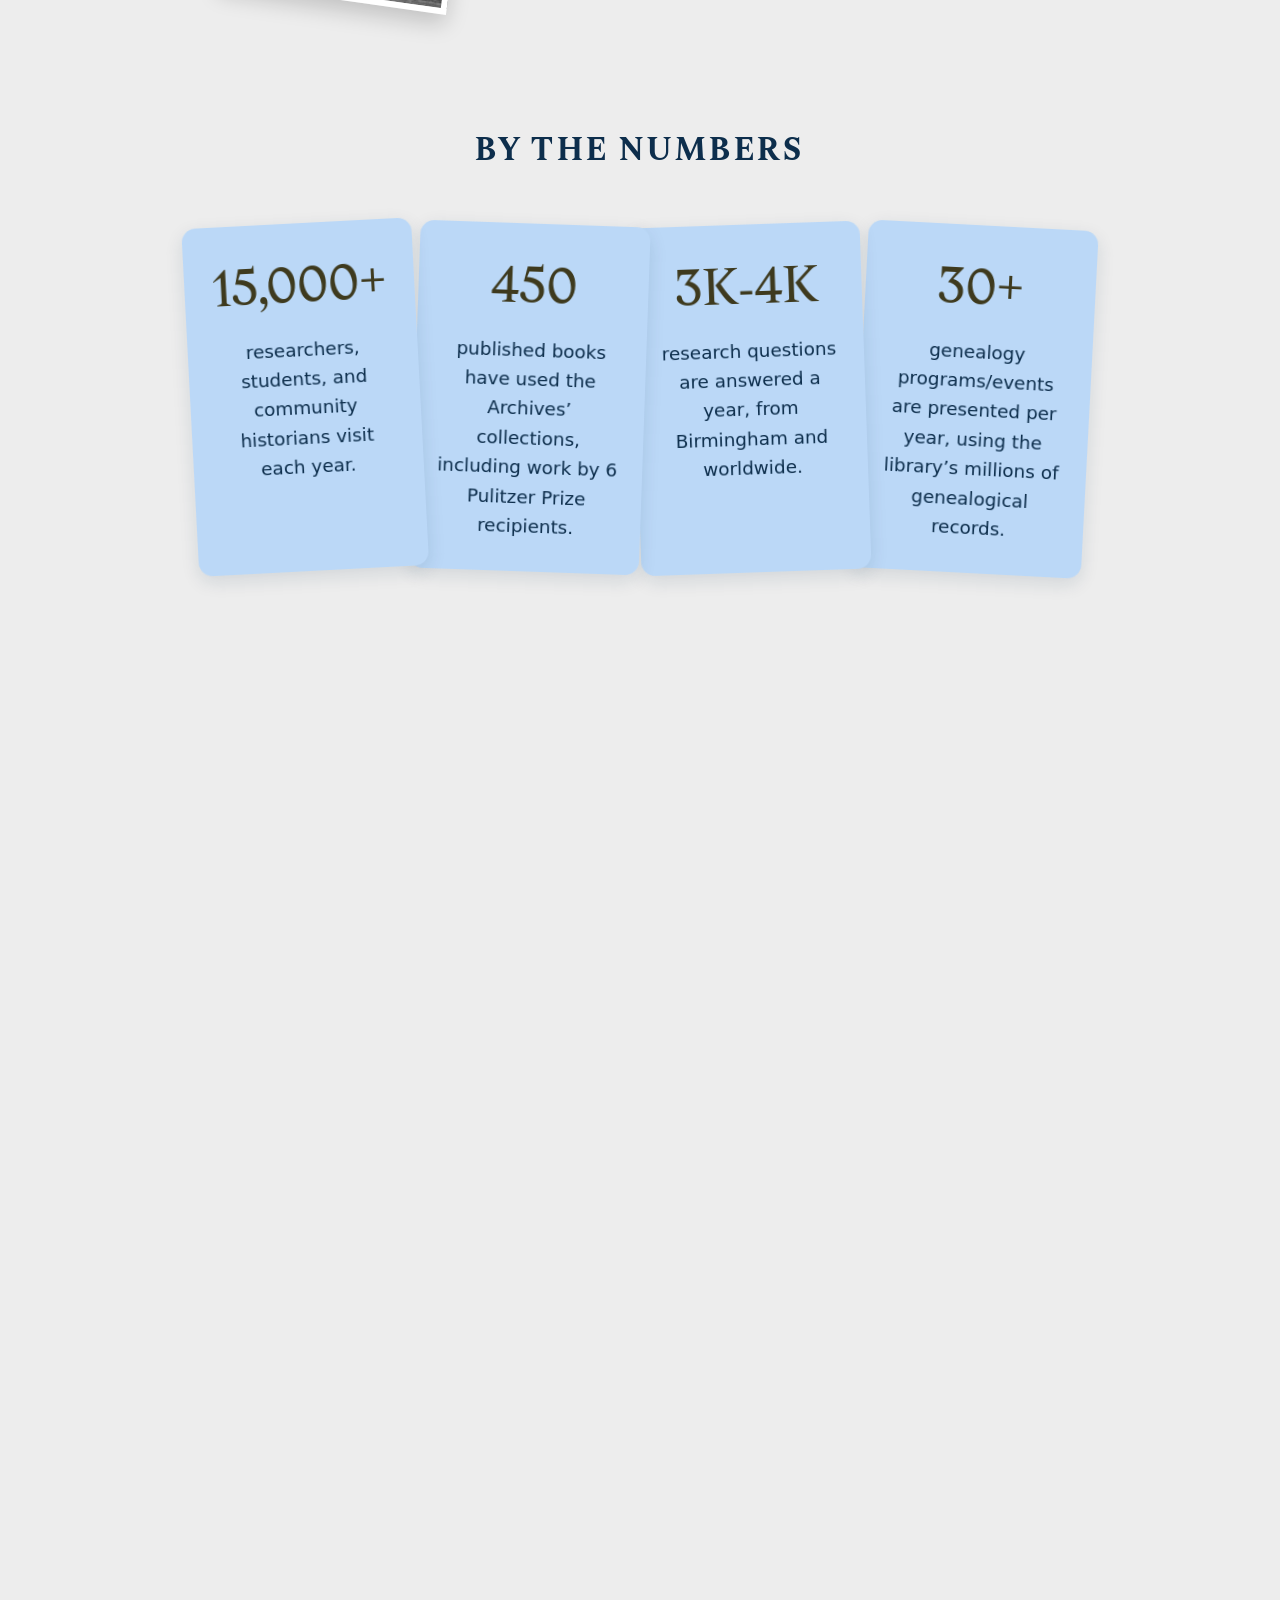
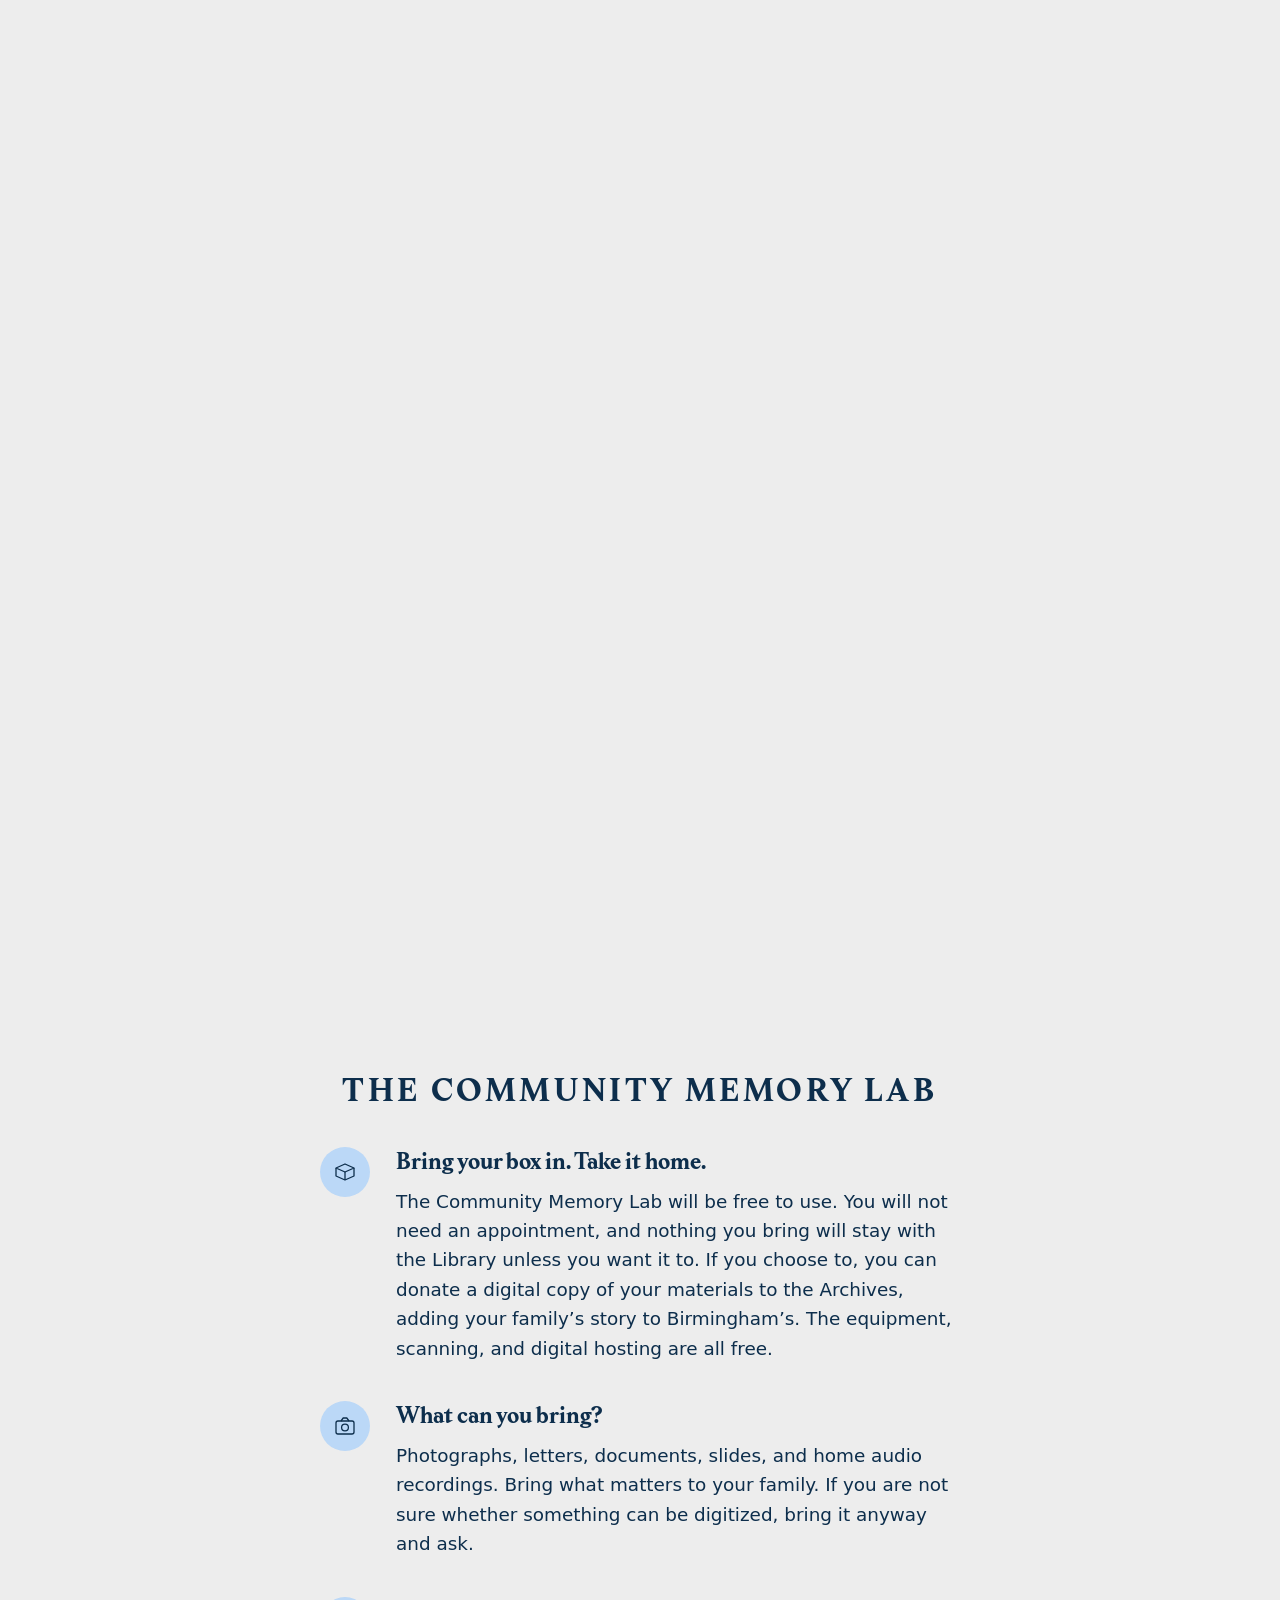
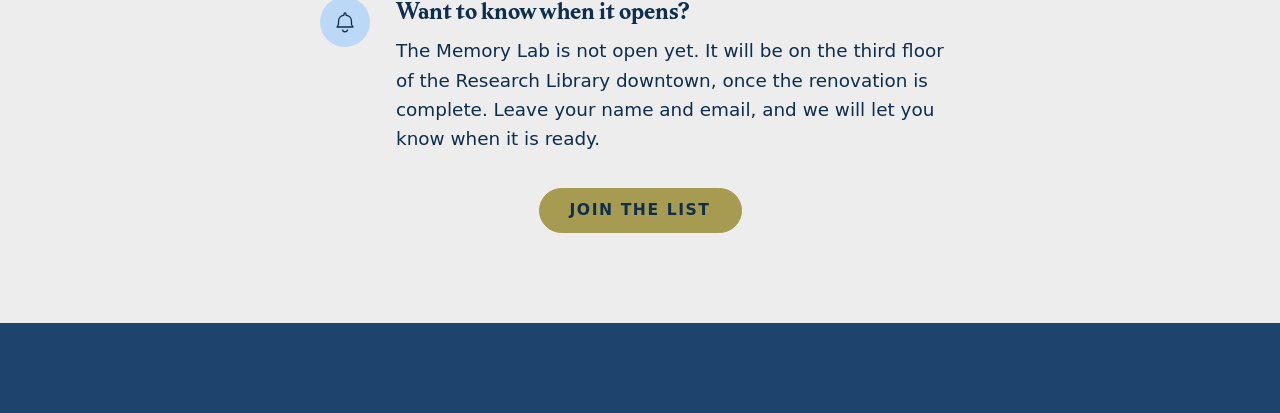
==== commit 871f9149: "Add files via upload" ====
--- a/about.html
+++ b/about.html
@@ -229,11 +229,14 @@
     <button class="modal-close" id="closeContact" aria-label="Close">&times;</button>
     <h2>Contact</h2>
     <p class="modal-lede">Have a question about giving, the campaign, or the collection? Send us a note.</p>
-    <form id="contactForm">
+    <form id="contactForm" action="https://formsubmit.co/catherine.oseas@cobpl.org" method="POST">
       <input type="text" name="name" placeholder="Name" required>
       <input type="email" name="email" placeholder="Email" required>
       <input type="text" name="subject" placeholder="Subject">
       <textarea name="message" placeholder="Message" required></textarea>
+      <!-- FormSubmit config fields: https://formsubmit.co/ -->
+      <input type="hidden" name="_subject" value="New message from the Linn-Henley Centennial site">
+      <input type="text" name="_honey" style="display:none" tabindex="-1" autocomplete="off">
       <button type="submit" class="btn btn-solid">Send</button>
     </form>
   </div>
--- a/styles.css
+++ b/styles.css
@@ -429,6 +429,32 @@
   text-wrap: pretty;
   margin: 0;
 }
+/* Tap-to-flip affordance for the three Fundraising Vision photos. Shown
+   by default (touch devices, and as a safe fallback anywhere hover isn't
+   available); the (hover:hover) and (pointer:fine) block above hides it
+   for real mice, since hover already reveals the flip there. It lives
+   inside .thumb-front rather than .thumb-flip itself so it disappears
+   along with the front face — via that face's own backface-visibility —
+   once a visitor taps and the card turns around. */
+.thumb-tap{
+  position: absolute;
+  right: 12px;
+  bottom: 12px;
+  width: 34px;
+  height: 34px;
+  border-radius: 50%;
+  background: rgba(13,46,76,0.72);
+  display: flex;
+  align-items: center;
+  justify-content: center;
+}
+.thumb-tap svg{ width: 16px; height: 16px; }
+/* This has to come after the .thumb-tap rule above (not just the earlier
+   .thumb-flip:hover block) — same specificity, so whichever display value
+   is declared LAST in the file wins the cascade for real-mouse visitors. */
+@media (hover: hover) and (pointer: fine){
+  .thumb-tap{ display: none; }
+}
 blockquote.pull-quote{
   max-width: 860px;
   margin: 0 auto 120px;
@@ -838,12 +864,20 @@
   display: flex;
   justify-content: center;
   gap: 60px;
-  flex-wrap: wrap;
+  /* Stays on one line at every width the gather/reveal effect can run at
+     (see layoutNumbersStack in script.js, active from 900px up) — cards
+     shrink smoothly via flex-shrink instead of wrapping to a second line,
+     since the effect's math assumes a single row and a wrapped layout
+     broke it. Below 900px this rule doesn't matter: CSS drops the row to
+     a plain static stacked column (see the max-width:900px block). */
+  flex-wrap: nowrap;
 }
 .stat-card{
   background: var(--accent-blue);
   border-radius: 14px;
   width: 230px;
+  min-width: 0; /* let flex-shrink go below the number's own intrinsic width */
+  flex-shrink: 1;
   min-height: 190px;
   padding: 30px 24px;
   text-align: center;
@@ -1006,7 +1040,19 @@
   .numbers-sticky-title{ position: static; padding: 0 0 10px; }
   .numbers-pin-wrap{ height: auto !important; }
   .numbers-pin{ position: static; height: auto; overflow: visible; display: block; }
-  .stat-card{ transform: none !important; }
+  /* The row itself still needs to actually become a column here — the
+     rules above only undo the sticky/pin positioning, they don't touch
+     .stat-row's own flex direction (it's a row with flex-wrap:nowrap for
+     the desktop shrink-to-fit behavior, see the base rule above). Without
+     this, cards were shrinking to fit side-by-side on mobile instead of
+     stacking, which isn't the intended static fallback layout. */
+  .stat-row{ flex-direction: column; align-items: center; gap: 20px; }
+  .stat-card{
+    transform: none !important;
+    width: 100%;
+    max-width: 320px;
+    flex-shrink: 0; /* flex-shrink acts on height in a column, not width — not wanted here */
+  }
 }
 
 @media (max-width: 700px){
